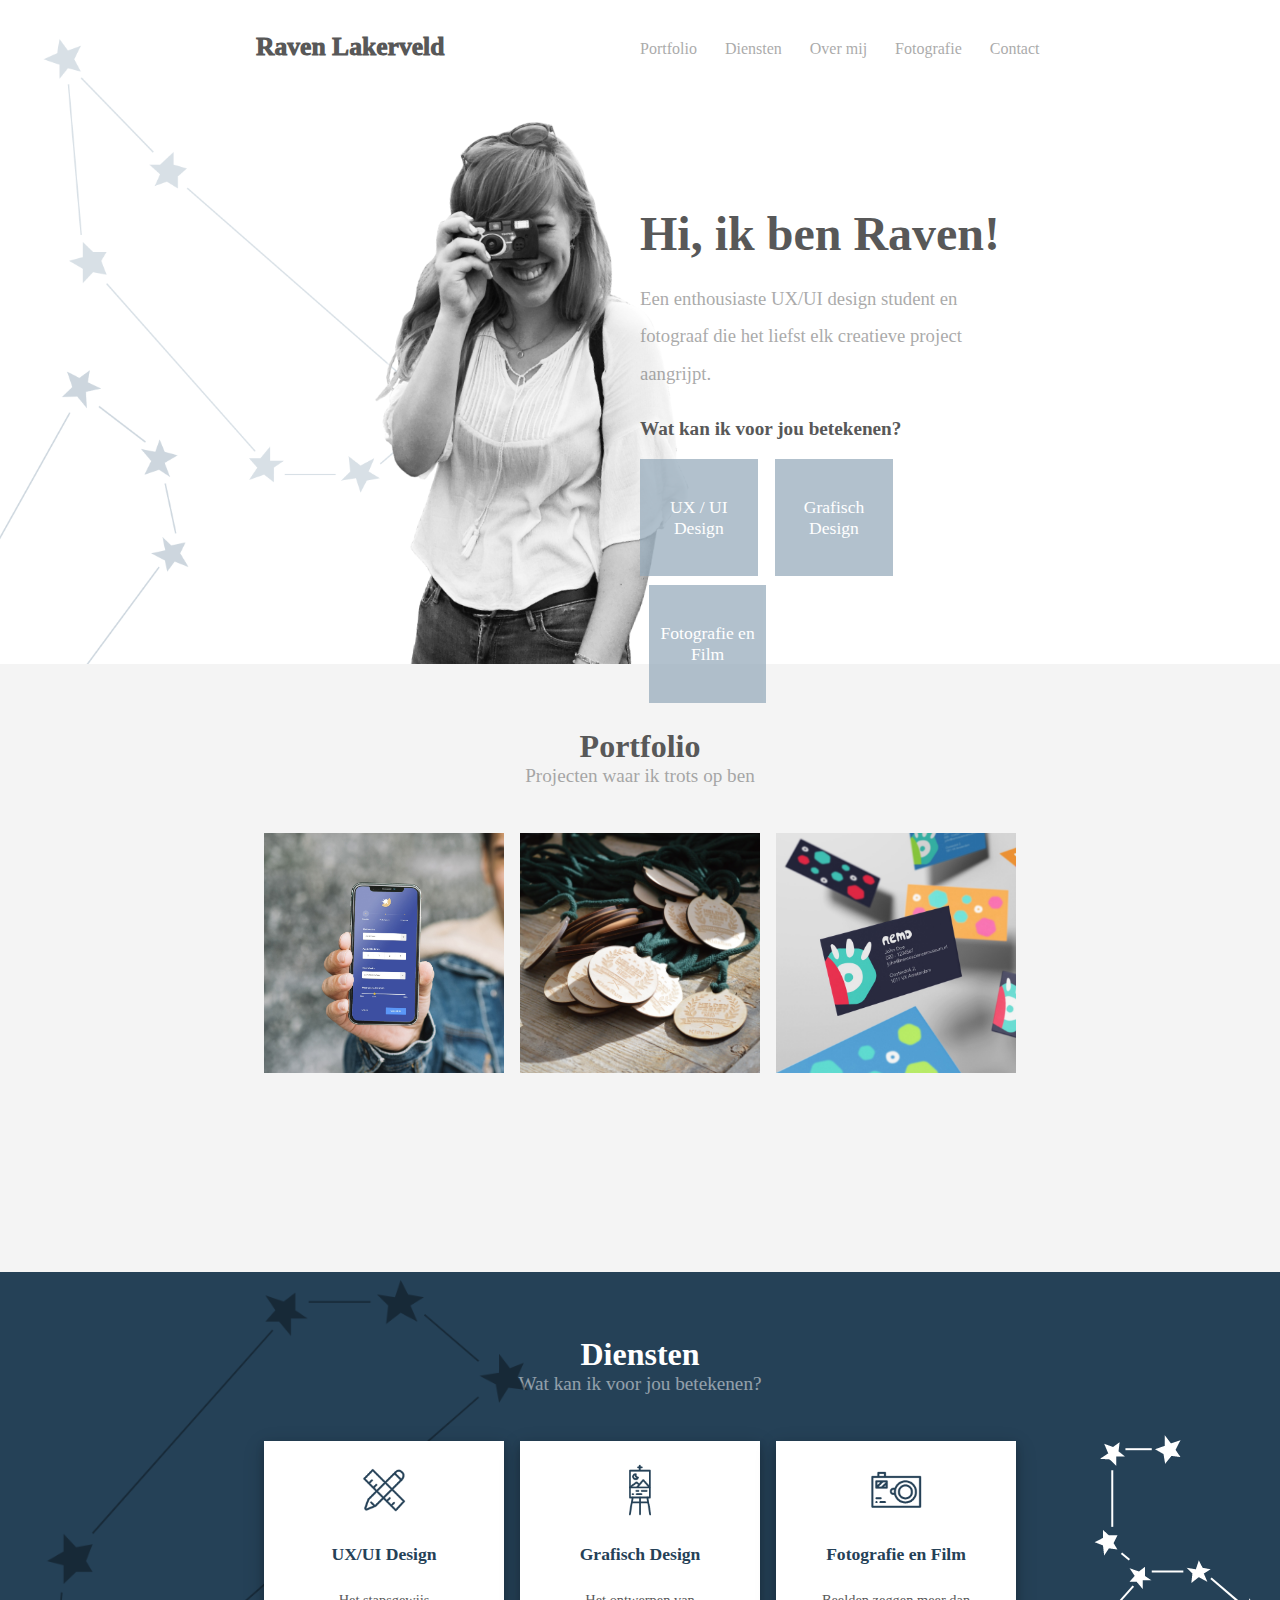
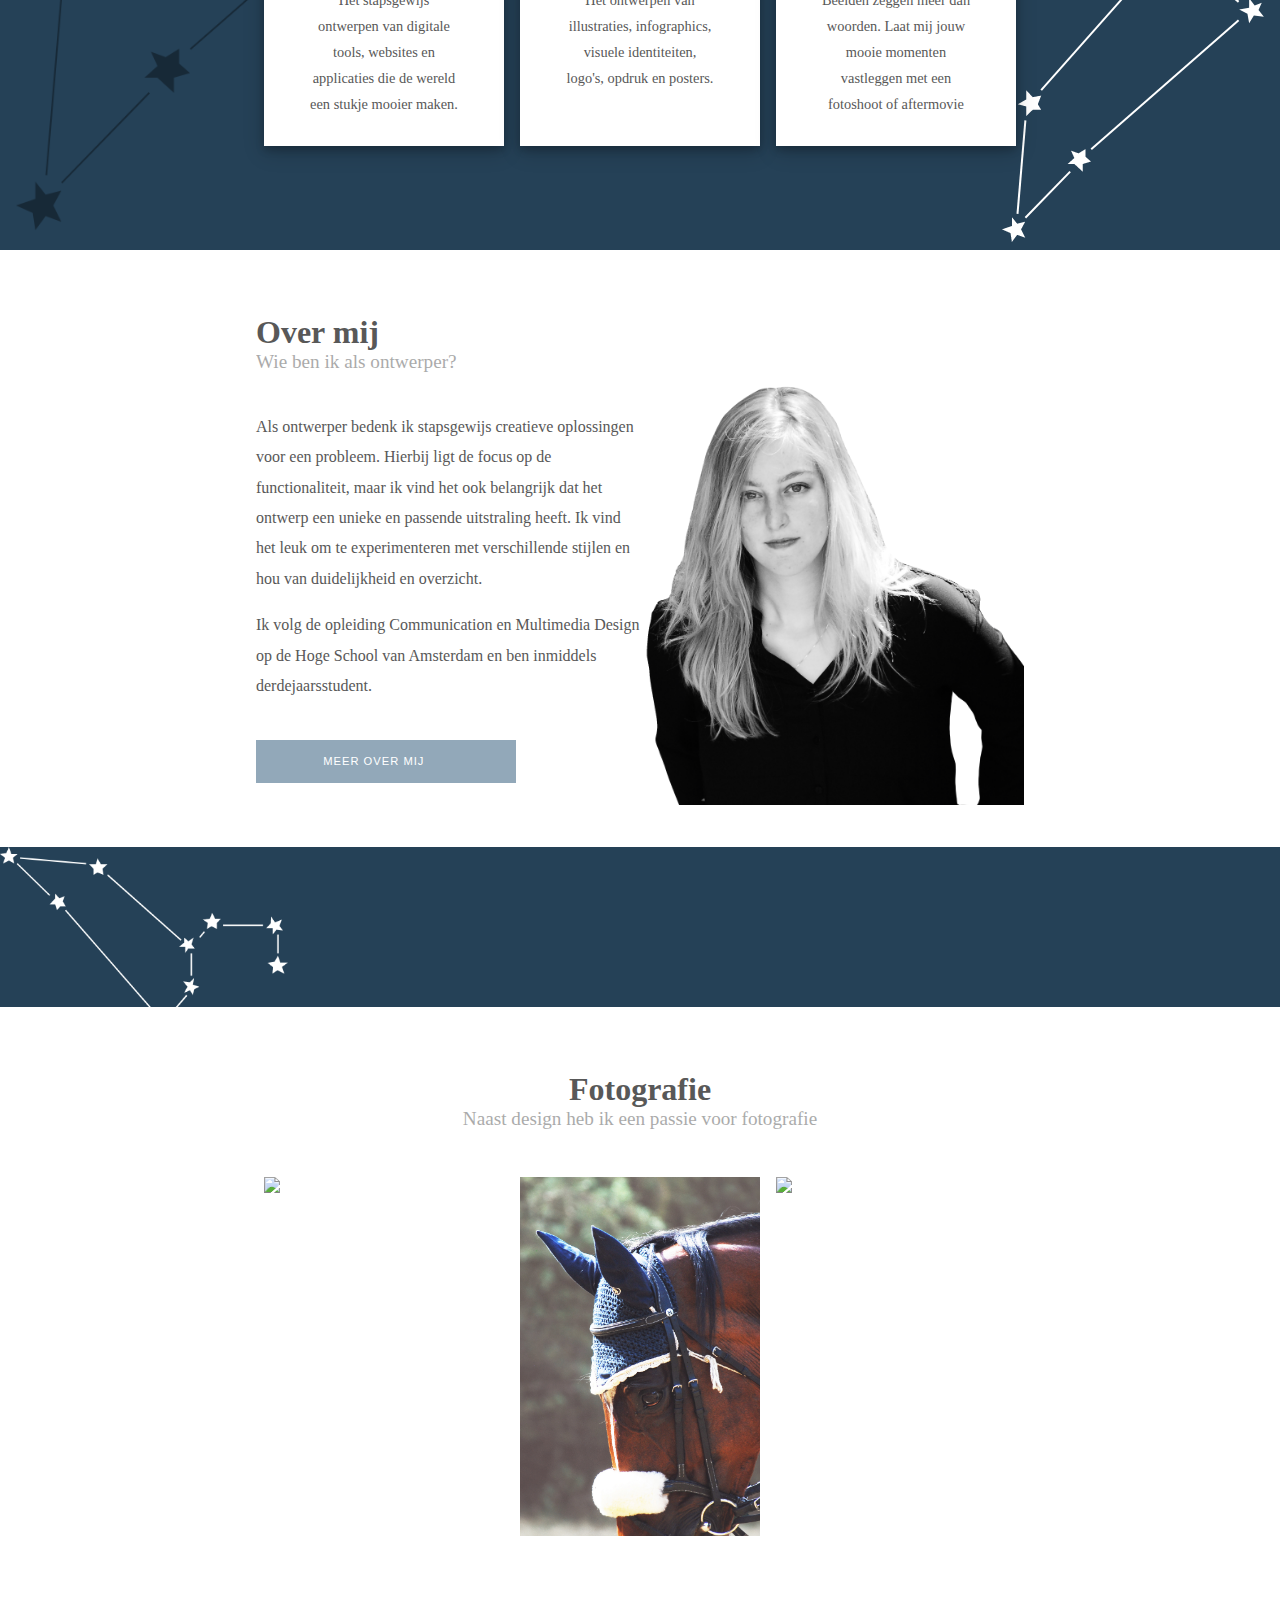
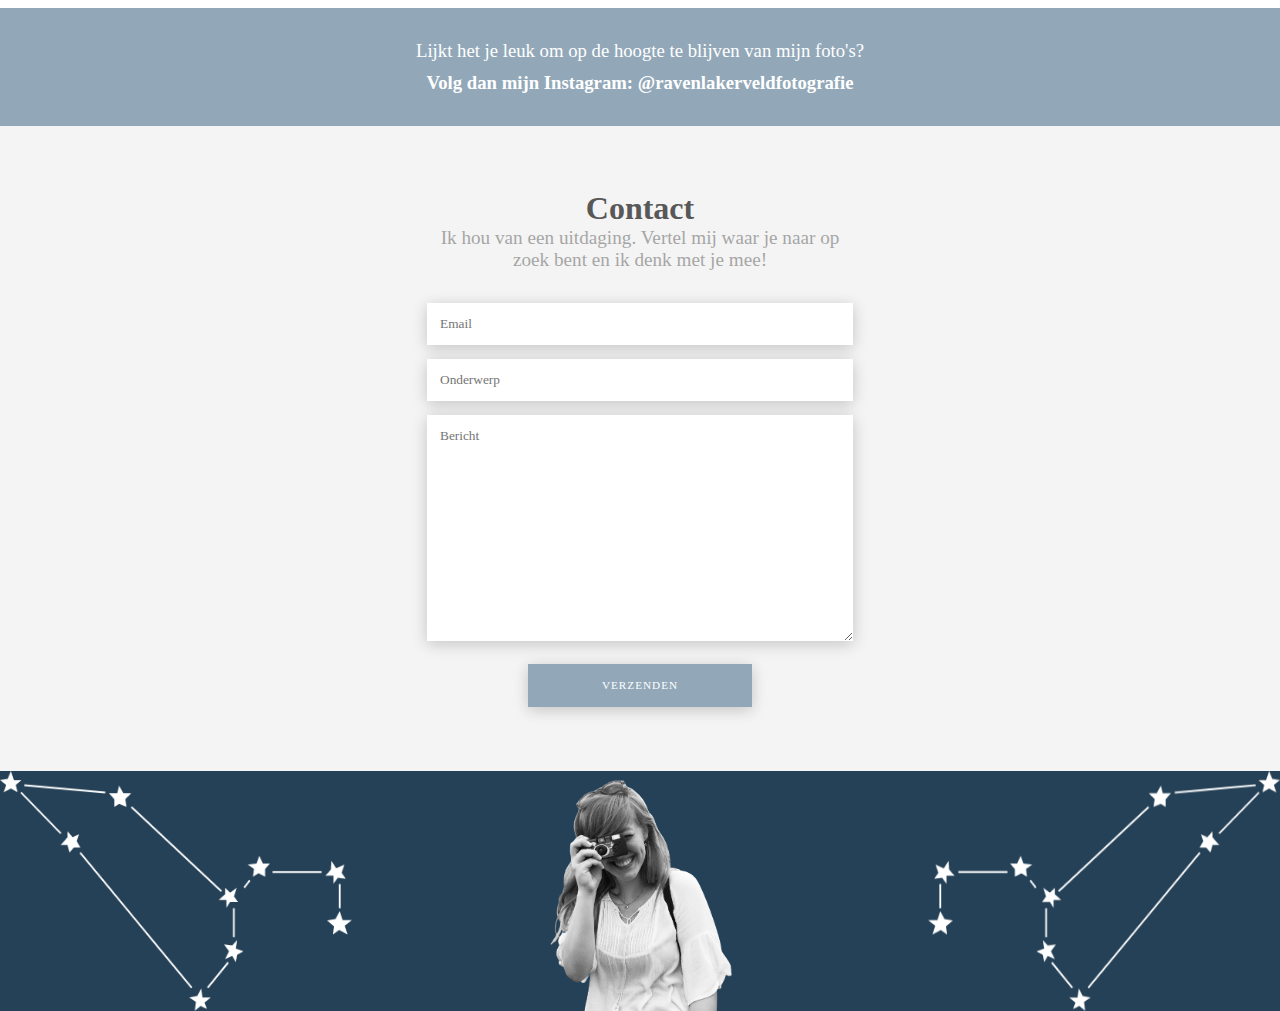
==== index.html @ 17b43462 "04/06/2020" ====
<!DOCTYPE html>
<html lang="en">

<head>
    <meta charset="UTF-8">
    <title>Portfolio</title>
    <link rel="stylesheet" type="text/css" href="css/style.css">
    <script src='js/jquery.js'></script>
    <script src="https://kit.fontawesome.com/9b13c1a479.js">


    </script>
    <link rel="stylesheet" href="https://cdnjs.cloudflare.com/ajax/libs/font-awesome/4.7.0/css/font-awesome.min.css">
</head>

<body>

    <nav class='navigatie'>
        <ul>
            <li><a href='index.html'>Portfolio</a></li>
            <li><a href='index.html'>Diensten</a></li>
            <li><a href='index.html'>Over mij</a></li>
            <li><a href='index.html'>Fotografie</a></li>
            <li><a href='index.html'>Contact</a></li>
        </ul>
        <div class='titel'>
            <a href='index.html'>Raven Lakerveld</a>
        </div>
    </nav>

    <div class='introductie'>
        <h2>Hi, ik ben Raven!</h2>
        <h3>Een enthousiaste UX/UI design student en fotograaf die het liefst elk creatieve project aangrijpt.</h3>
        <h4>Wat kan ik voor jou betekenen?</h4>
        <ul>
            <li>UX / UI Design</li>
            <li>Grafisch Design</li>
            <li>Fotografie en Film</li>
        </ul>
        <img src="images/fotovanmij-sterretjes6.png">
    </div>

    <div class='portfolio'>
        <h2>Portfolio</h2>
        <h3>Projecten waar ik trots op ben</h3>
        <div class='listcontainer'>
            <div class='casecontainer'>
                <img src='images/case-nibud.jpg'>
                <div class="overlay">
                </div>
                <a href='casenibud.html'>
                    <div class="text"><img class='nibudlogo' src="images/logonibud.png"> </div>
                </a>
            </div>

            <div class='casecontainer'>
                <a href='casehvz.html'><img src='images/case-hvz.JPG'></a>
                <div class="overlay">
                </div>
                <a href='casehvz.html'>
                    <div class="text"><img src="images/logohvz.png"> </div>
                </a>
            </div>
            <div class='casecontainer'>
                <a href='casenemo.html'><img src='images/case-nemo.jpg'></a>
                <div class="overlay">
                </div>
                <a href='casenemo.html'>
                    <div class="text"><img class='nemologo' src="images/logonemo.png"> </div>
                </a>
            </div>
        </div>
    </div>

    <div class='diensten'>
        <h2>Diensten</h2>
        <h3>Wat kan ik voor jou betekenen?</h3>
        <div class='listcontainer'>
            <div class='casecontainer'>
                <img src="images/icoondesign.png">
                <h4>UX/UI Design</h4>
                <p>Het stapsgewijs ontwerpen van digitale tools, websites en applicaties die de wereld een stukje mooier maken.</p>
            </div>
            <div class='casecontainer'>
                <img src="images/icoongrafisch.png">
                <h4>Grafisch Design</h4>
                <p>Het ontwerpen van illustraties, infographics, visuele identiteiten, logo's, opdruk en posters.</p>
            </div>
            <div class='casecontainer'>
                <img src="images/icooncamera.png">
                <h4>Fotografie en Film</h4>
                <p>Beelden zeggen meer dan woorden. Laat mij jouw mooie momenten vastleggen met een fotoshoot of aftermovie</p>
            </div>
        </div>
        <div class='sterretjes2container'>
            <img class='sterretjes2' src="images/sterretjes2.png">
        </div>
        <div class='sterretjes3container'>
            <img class='sterretjes3' src="images/sterretjes3.png">
        </div>
    </div>

    <div class='overmij'>
        <img src="images/fotovanmij2.png">
        <h2>Over mij</h2>
        <h3>Wie ben ik als ontwerper?</h3>
        <p>Als ontwerper bedenk ik stapsgewijs creatieve oplossingen voor een probleem. Hierbij ligt de focus op de functionaliteit, maar ik vind het ook belangrijk dat het ontwerp een unieke en passende uitstraling heeft. Ik vind het leuk om te experimenteren met verschillende stijlen en hou van duidelijkheid en overzicht.</p>
        <p>Ik volg de opleiding Communication en Multimedia Design op de Hoge School van Amsterdam en ben inmiddels derdejaarsstudent.
        </p>
        <div class=button>
            <button><a href='overmij.html'>MEER OVER MIJ</a>
            <i id='arrow' class="fas fa-angle-right"></i>
        </button>
        </div>
    </div>

    <div class='break'>
        <img src="images/sterretjes1.png">
    </div>

    <div class='fotografie'>
        <h2>Fotografie</h2>
        <h3>Naast design heb ik een passie voor fotografie</h3>
        <div class='listcontainer'>
            <div class='casecontainer'>
                <a href='nemo.html'><img src='images/mensen.jpg'></a>
                <div class="overlay">
                </div>
                <div class="text"><a href='fotografiemensen.html'>Mensen</a></div>
            </div>
            <div class='casecontainer'>
                <a href='koppop.html'><img src='images/paarden.jpg'></a>
                <div class="overlay">
                </div>
                <div class="text"><a href='fotografiepaarden.html'>Paarden</a></div>
            </div>
            <div class='casecontainer'>
                <a href='melkweg.html'><img src='images/combinaties.jpg'></a>
                <div class="overlay">
                </div>
                <div class="text"><a href='index.html'>Combinaties</a></div>
            </div>
        </div>
    </div>

    <div class='oproep'>
        <h3>Lijkt het je leuk om op de hoogte te blijven van mijn foto's?</h3>
        <h3> Volg dan mijn Instagram: @ravenlakerveldfotografie</h3>
    </div>

    <div class='contact'>
        <h2>Contact</h2>
        <h3>Ik hou van een uitdaging. Vertel mij waar je naar op </h3>
        <h3>zoek bent en ik denk met je mee! </h3>
        <form action="/action_page.php">
            <input type="text" id="email" name="email" placeholder="Email">
            <input type="text" id="onderwerp" name="onderwerp" placeholder="Onderwerp">
            <textarea id="subject" name="subject" placeholder="Bericht" style="height:200px"></textarea>
            <input type="submit" value="VERZENDEN">
        </form>

    </div>

    <div class='footer'>
        <img class='sterretjeslinks' src="images/sterretjes1.png">
        <img class='fotovanmijfooter' src="images/fotovanmij-klein.png">
        <img class='sterretjesrechts' src="images/sterretjes1.png">
    </div>

    <script src="js/javascript.js"></script>

</body>

</html>
---- css/style.css ----
body {
    font-family: 'Ubuntu', sans-serif;
    margin: 0;
    padding: 0;
    margin-top: 2em;
    color: #585858;
    font-family: 'CIRCE';
}

@font-face {
    font-family: 'Circe';
    font-style: normal;
    font-weight: normal;
    src: local('Circe'), url('CRC55.woff') format('woff');
}

.titel {
    margin-left: 20%;
}

nav ul li {
    display: inline;
    padding-right: 1.5em
}

nav ul {
    padding: 0;
    margin: 0;
    opacity: 0.5;
    text-align: left;
    margin-left: 50%;
    position: absolute;
    padding-top: 0.5em;
}

.titel {
    font-size: 1.6em;
    font-weight: 1000;
}

h1,
nav a {
    padding: 0;
    margin: 0;
}

nav a {
    color: #585858;
    ;
}

.introductie {
    margin-left: 50%;
    margin-right: 20%;
    margin-bottom: 14em;
}

.introductie h2 {
    font-size: 3em;
    margin-top: 3em;
    margin-bottom: 0em;
}

.introductie h3 {
    font-weight: 100;
    line-height: 2em;
    opacity: 0.5;
}

.introductie h4 {
    font-size: 1.2em;
    font-weight: 600;
    margin-bottom: 1em;
    color: #585858;
}

.introductie ul {
    margin: 0;
    padding: 0;
    color: white;
    text-align: center;
    font-size: 1.1em;
}

.introductie li {
    background-color: #92A8B9;
    width: 100px;
    height: 100px;
    margin: 0.5em;
    justify-content: center;
    align-items: center;
    display: flex;
    float: left;
    padding: 0.5em;
    opacity: 0.70;
    margin-top: 0;
}

.introductie li:first-of-type {
    margin-left: 0;
}

.introductie img {
    margin: 0;
    padding: 0;
    width: 65em;
    position: absolute;
    left: -13em;
    top: -3em;
    z-index: -1;
}

.portfolio {
    margin: 0;
    padding: 0;
    background-color: #F4F4F4;
    margin-top: 9em;
    height: 35em;
    padding-bottom: 3em;
}

.portfolio h2,
.portfolio h3 {
    padding: 0;
    margin: 0;
    margin-left: 20%;
    margin-right: 20%;
    text-align: center;
}

.casecontainer {
    width: 21em;
}

.listcontainer {
    margin: 0;
    padding: 0;
    display: flex;
    justify-content: center;
    justify-content: space-between;
    margin-left: 20%;
    margin-right: 20%;
}

.portfolio h2 {
    padding-top: 2em;
}

img {
    display: block;
    width: 100%;
    height: auto;
}

.casecontainer {
    position: relative;
    margin: 0.5em;
}

.overlay {
    position: absolute;
    top: 0;
    bottom: 0;
    left: 0;
    right: 0;
    height: 100%;
    width: 100%;
    opacity: 0;
    transition: .5s ease;
    background-color: #254157;
}

.casecontainer:hover .overlay {
    opacity: 0.8;
}

.casecontainer .text {
    opacity: 0;
    transition: .5s ease;
    -webkit-transform: translate(-50%, -50%);
    -ms-transform: translate(-50%, -50%);
    transform: translate(-50%, -50%);
    text-align: center;
}

.casecontainer:hover .text {
    opacity: 1;
}

.text {
    color: white;
    font-size: 20px;
    position: absolute;
    top: 50%;
    left: 50%;
}

.portfolio h2,
.diensten h2,
.overmij h2,
.fotografie h2,
.contact h2,
.ontwerpproces h2,
.toolbox h2,
.mijnstijl h2,
.fotografiecollage h2,
.casedetail h2 {
    font-size: 2em;
    margin: 0;
    padding: 0;
    padding-top: 64px;
}

.portfolio h3,
.diensten h3,
.overmij h3,
.fotografie h3,
.contact h3,
.ontwerpproces h3,
.toolbox h3,
.mijnstijl h3,
.fotografiecollage h3,
.casedetail h3,
.casedetailcontent h3 {
    font-size: 1.2em;
    font-weight: 100;
    opacity: 0.5;
    margin: 0;
    padding: 0;
    margin-bottom: 2em;
}

.diensten {
    background-color: #254157
}

.diensten h2,
.diensten h3 {
    color: white;
    text-align: center;
}

.diensten h2 {
    margin-top: 0;
    padding-top: 2em;
}

.diensten .casecontainer {
    background-color: white;
    text-align: center;
    box-shadow: 0 4px 8px 0 rgba(0, 0, 0, 0.2), 0 6px 20px 0 rgba(0, 0, 0, 0.19);
    z-index: 1;
}

.diensten .casecontainer img {
    display: block;
    margin-left: auto;
    margin-right: auto;
    width: 25%;
    margin-top: 1.2em;
}

.diensten p {
    font-size: 0.9em;
    line-height: 1.8em;
    margin-left: 3em;
    margin-right: 3em;
    margin-bottom: 2em;
}

.diensten h4 {
    font-size: 1.1em;
    color: #254157
}

.diensten .listcontainer {
    padding-bottom: 6em;
}

.overmij {
    margin-left: 20%;
    margin-right: 20%;
    margin-bottom: 4em;
}

.overmij p {
    line-height: 1.9em;
    margin-right: 50%;
}

.overmij img {
    width: 24em;
    position: absolute;
    padding-top: 8em;
    right: 20%;
    z-index: -1;
}

a {
    text-decoration: none;
    color: white;
}

button {

    background-color: #92A8B9;
    padding-left: 6em;
    padding-right: 6em;
    padding-top: 1.4em;
    padding-bottom: 1.4em;
    border: none;
    font-size: 0.7em;
    letter-spacing: 1px;
    -webkit-transform: scale(1);
    -ms-transform: scale(1);
    transform: scale(1);
    transition: 0.3s;
    margin-top: 2EM;
    cursor: pointer;
}

#arrow {
    margin-left: 1em;
    color: white;
}

button:hover {
    -webkit-transform: scale(1.1);
    -ms-transform: scale(1.1);
    transform: scale(1.1);
    transition: 0.3s;
}

.break {
    background-color: #254157;
    height: 10em;
}

.fotografie {
    text-align: center;
    margin-bottom: 4em;
}

.oproep h3 {
    padding: 0;
    margin: 0
}

.oproep {
    background-color: #92A8B9;
    text-align: center;
    margin: 0;
    padding: 0;
    padding-top: 2em;
    padding-bottom: 2em;
    color: white;
}

.oproep h3:first-of-type {
    font-weight: 100;
    padding-bottom: 0.5em;
}

.contact {
    text-align: center;
    background-color: #F4F4F4;
}

.contact h3 {
    padding: 0;
    margin: 0;
}

form {
    margin-top: 2em;
}

.contact input {
    background-color: white;
    display: block;
    margin-left: auto;
    margin-right: auto;
    box-shadow: 0px 3px 15px rgba(0, 0, 0, 0.2);
    width: 30em;
    padding: 1em;
    border: none;
    margin-top: 1em;
    font-family: 'CIRCE';
}

.contact textarea {
    background-color: white;
    display: block;
    margin-left: auto;
    margin-right: auto;
    box-shadow: 0px 3px 15px rgba(0, 0, 0, 0.2);
    width: 30em;
    padding: 1em;
    border: none;
    margin-top: 1em;
    font-family: 'CIRCE';
}

.contact h2 {
    margin-top: 0;
}

.footer {
    background-color: #254157;
    height: 15em;
}

.fotografie .text {
    font-size: 2em;
    font-weight: 600
}

.break img {
    width: 18em;
}

.diensten {
    position: relative;
}

.diensten .sterretjes2container {
    position: absolute;
    bottom: 8px;
    right: 16px;
}

.diensten .sterretjes3container {
    position: absolute;
    top: 8px;
    left: 16px;
    width: 32em;
}

.footer {
    display: flex;
    justify-content: space-between;
}

.footer .sterretjeslinks {
    width: 22em;
}

.footer .sterretjesrechts {
    transform: rotateY(180deg);
    width: 22em;
}

.fotovanmijfooter {
    width: 12em;
}

.ontwerpproces {
    color: white;
    background-color: #254157;
    padding-bottom: 3em;
}

.ontwerpproces h2,
.ontwerpproces h3,
.ontwerpproces li {
    margin: 0;
    padding: 0;
    list-style: none;
}

.ontwerpproces ul {
    display: flex;
    padding: 0;
    margin: 0;
    justify-content: space-between;
    margin-top: 2em;
}

.bulletcontainer {
    margin-left: 20%;
    margin-right: 20%;
}

.ontwerpproces li {
    width: 15em;
}

.ontwerpproces h2 {
    padding-top: 2em;
}

.ontwerpproces li h4:first-of-type {
    font-size: 2em;
    margin: 0;
    opacity: 0.5;
}

.ontwerpproces h4 {
    margin-bottom: 0;
}

.toolbox {
    background-color: #F4F4F4;
    padding-bottom: 2em;

}

.toolbox h2,
.toolbox h3,
.toolbox p {
    margin-left: 20%;
    margin-right: 20%;
}

.row {
    display: flex;
    margin-left: 20%;
    margin-right: 20%;
    position: absolute;
}

.column1,
.column2 {
    flex: 50%;
    margin: 0;
}

.column1 p,
.column2 p {
    margin: 0;
}

.column1 {
    text-align: left;
    padding-right: 20em
}

.column2 {
    text-align: right;
    padding-left: 20em
}

.column1 h4,
.column2 h4 {
    margin-bottom: 0
}

.toolboxcontainer {
    display: block;
    width: 30em;
    margin-left: auto;
    margin-right: auto;
}

.mijnstijl h2,
.mijnstijl h3 {
    text-align: center;
}

.mijnstijl img {
    padding-bottom: 1em;
}

.mijnstijl {
    padding-bottom: 7em;
}

.fotografiecollage {
    text-align: center;
}

.fotografiecollage .listcontainer {}

.casedetail img {
    margin: 0;
    padding: 0;
    width: 50em;
    position: absolute;
    left: -9em;
    top: -1em;
    z-index: -1;
}

.casedetail {
    text-align: center;
}

.casedetail h2 {
    padding-top: 0;
}

.casedetail h4 {
    opacity: 0.5;
    font-weight: 100;
    padding-top: 4em;
}

.casedetail h3 {
    opacity: 0.5;
}

.casedetailcontent {
    margin-left: 30em;
    margin-right: 30em;
    margin-bottom: 5em;
}

.casedetailcontent p {
    margin-top: 3em;
    margin-bottom: 3em;
    line-height: 2em;
}

.casedetailcontent ol,
.casedetailcontent ul {
    margin-top: 3em;
    margin-bottom: 3em;
    line-height: 2em;
}

.nibudlogo,
.nemologo {
    width: 5em;
}

.casedetailcontent button {
    margin: 0;
}

.vertical-center {
    display: flex;
    justify-content: center;
    align-items: center;
}


input[type=submit] {
    background-color: #92A8B9;
    padding-left: 6em;
    padding-right: 6em;
    padding-top: 1.4em;
    padding-bottom: 1.4em;
    border: none;
    font-size: 0.7em;
    letter-spacing: 1px;
    -webkit-transform: scale(1);
    -ms-transform: scale(1);
    transform: scale(1);
    transition: 0.3s;
    margin-top: 2EM;
    color: white;
    cursor: pointer;
    width: 20em;
}

input[type=submit]:hover {
    -webkit-transform: scale(1.1);
    -ms-transform: scale(1.1);
    transform: scale(1.1);
    transition: 0.3s;
}

form {
    padding-bottom: 4em;
}

.fotografiecollage {
    margin-bottom: 3em
}

.overmij h3 {
    padding-right: 22em
}

.casedetailcontent h3 {
    line-height: 1.8em;
}
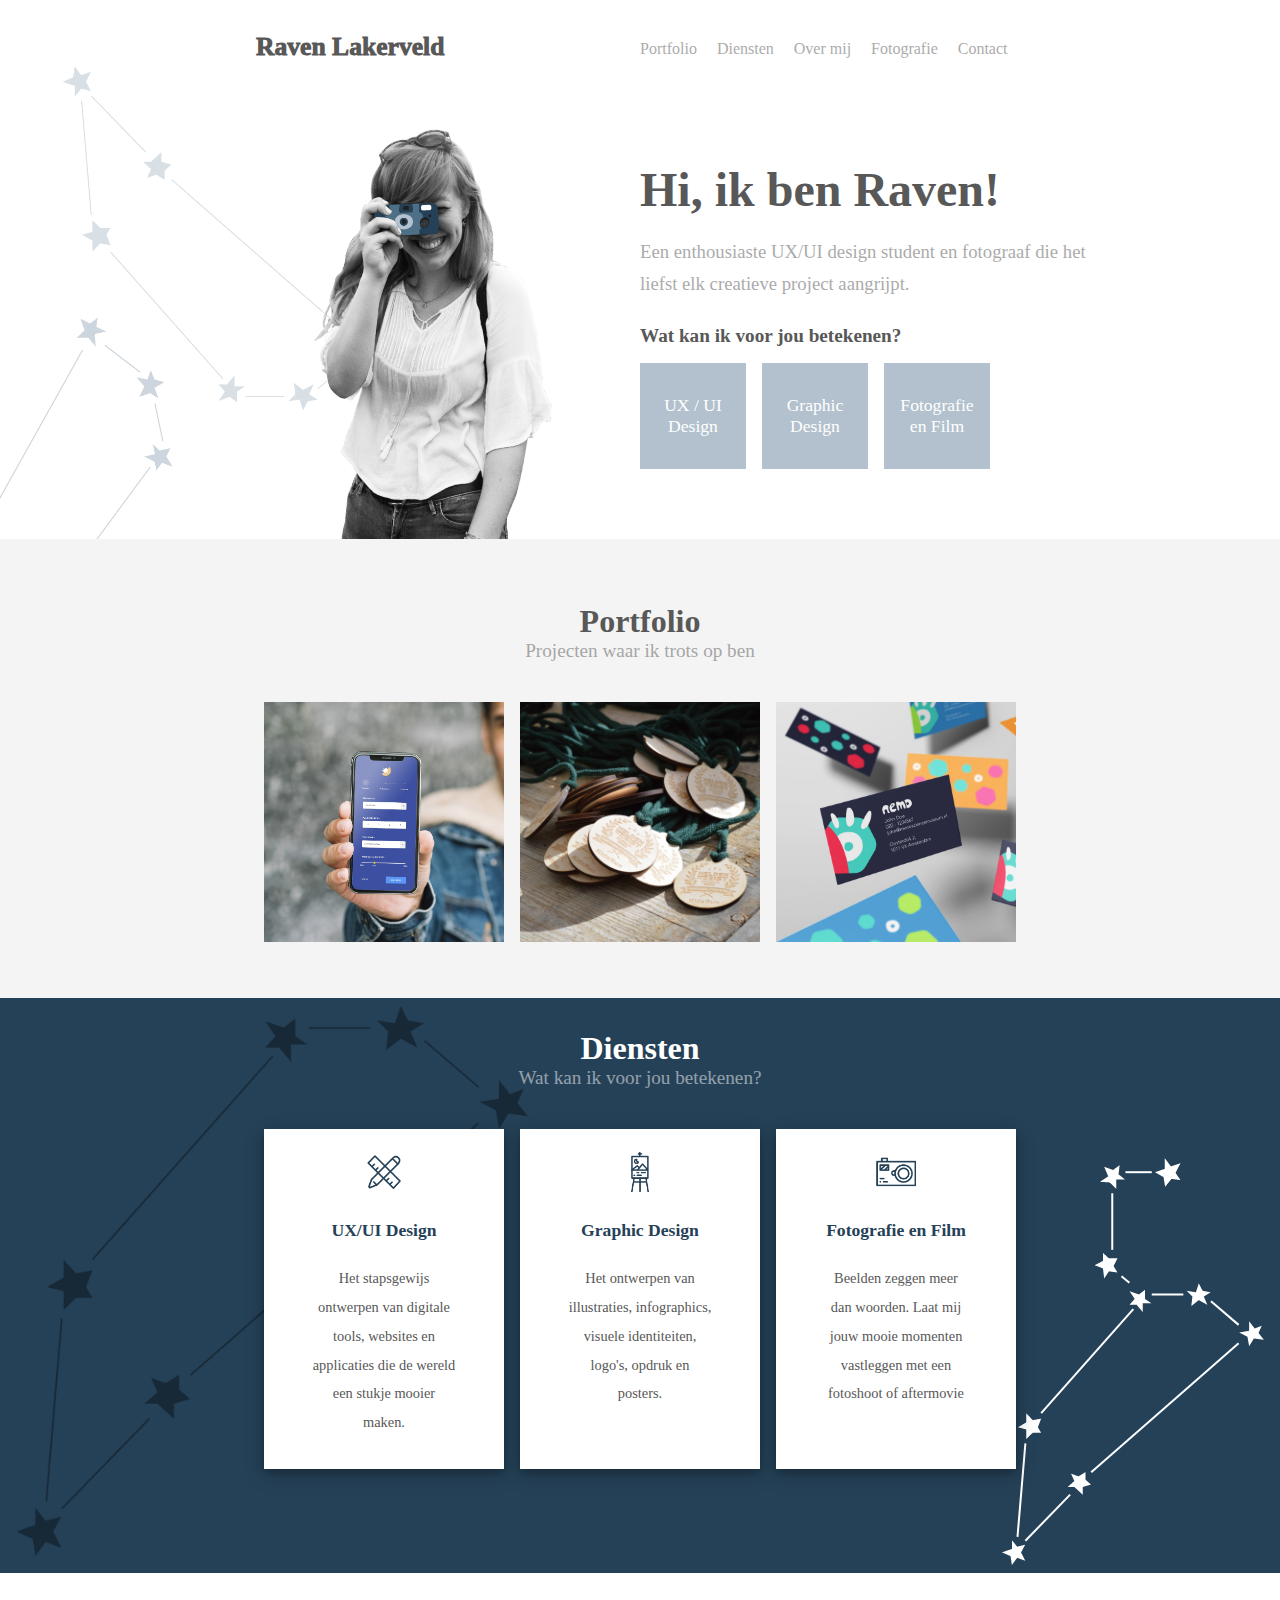
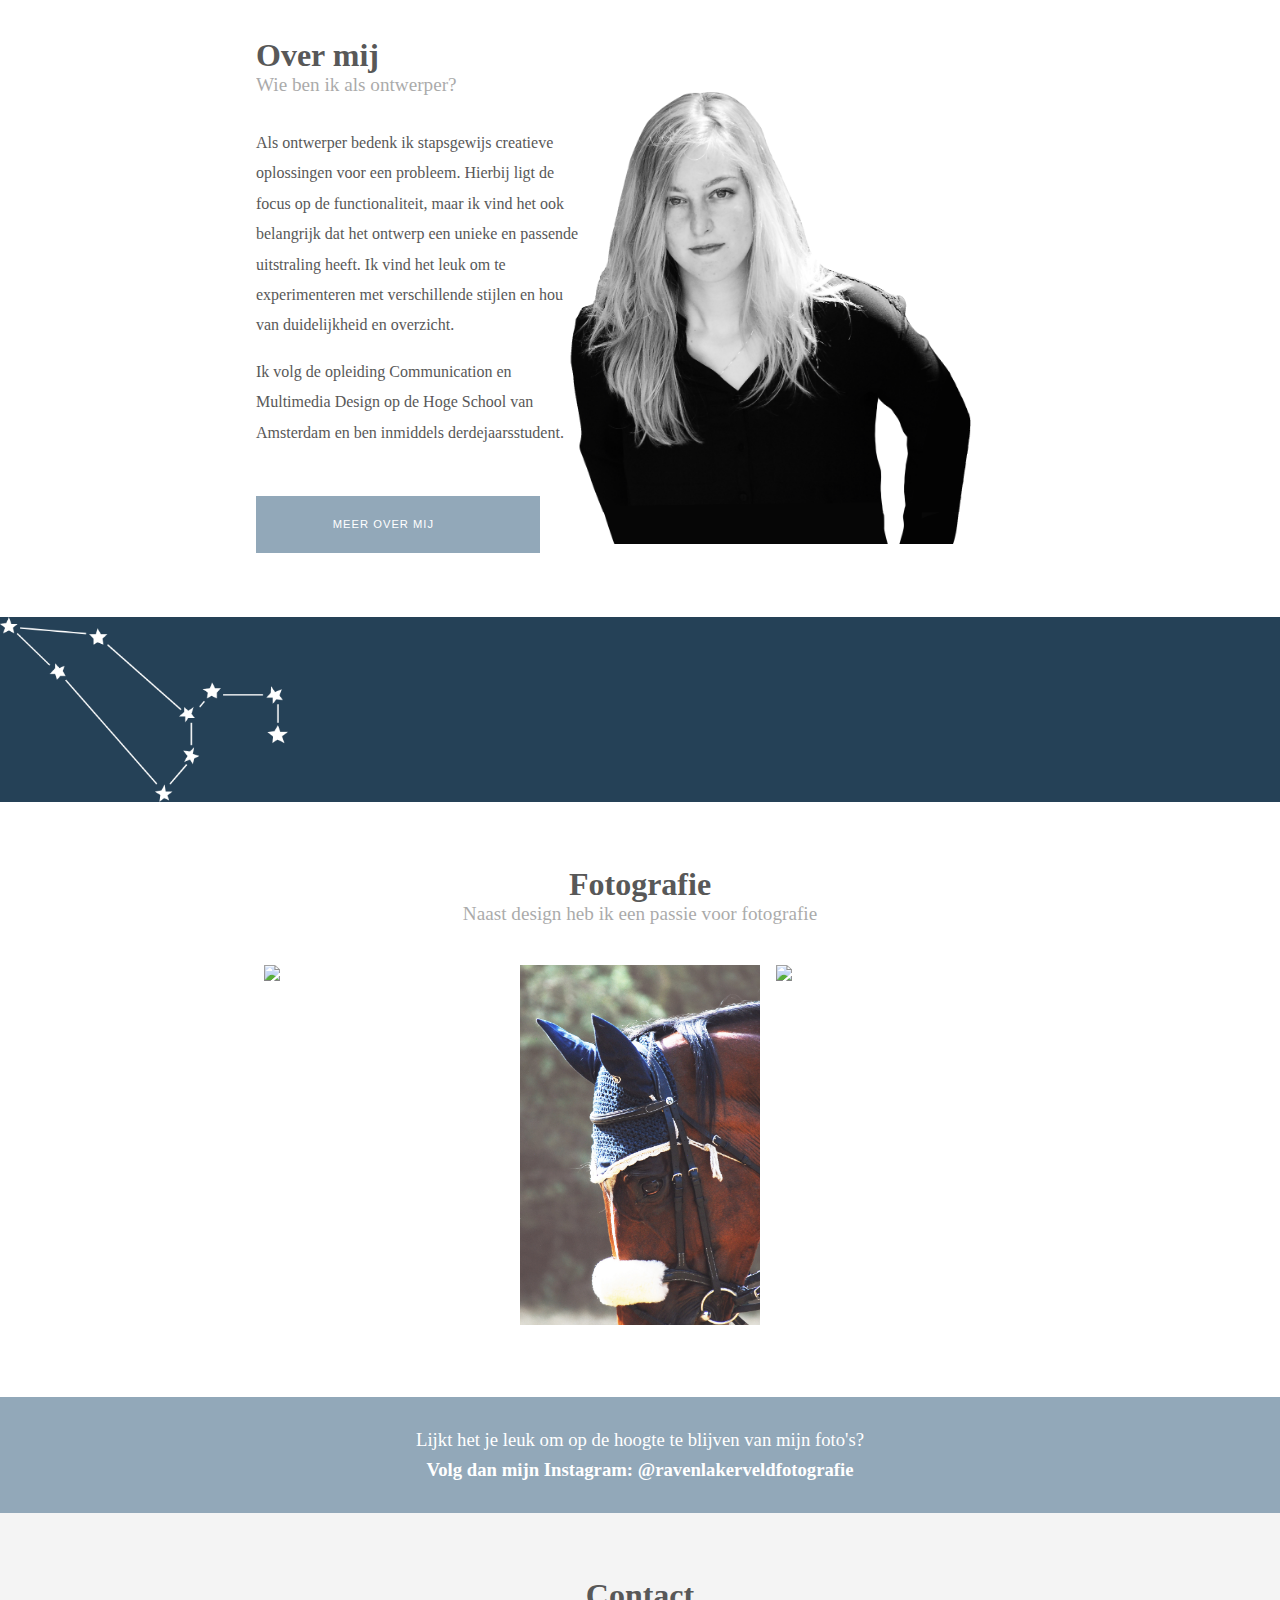
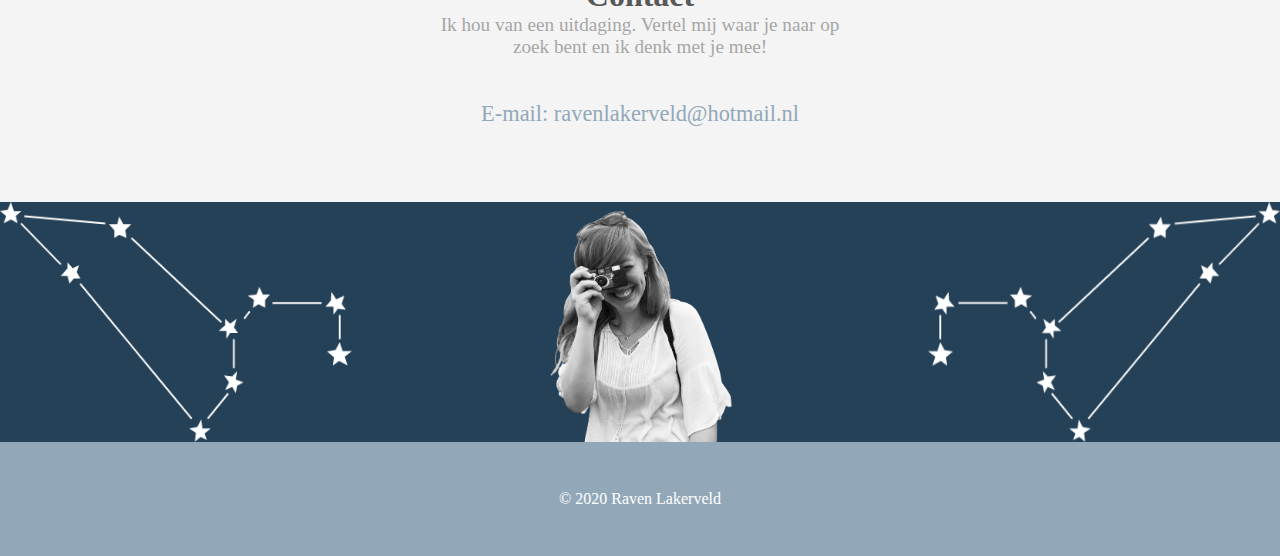
==== commit f066fd10: "07/06/2020" ====
--- a/index.html
+++ b/index.html
@@ -7,21 +7,36 @@
     <link rel="stylesheet" type="text/css" href="css/style.css">
     <script src='js/jquery.js'></script>
     <script src="https://kit.fontawesome.com/9b13c1a479.js">
-
-
     </script>
     <link rel="stylesheet" href="https://cdnjs.cloudflare.com/ajax/libs/font-awesome/4.7.0/css/font-awesome.min.css">
 </head>
 
 <body>
 
+    <div id='static'>
+        <div class="topnav">
+            <a href="index.html" class="active">Raven Lakerveld</a>
+            <div id="myLinks">
+                <a href="#portfolio">Portfolio</a>
+                <a href="#diensten">Diensten</a>
+                <a href="#overmij">Over mij</a>
+                <a href="#fotografie">Fotografie</a>
+                <a href="#contact">Contact</a>
+            </div>
+            <a href="javascript:void(0);" class="icon" onclick="myFunction()">
+    <i class="fa fa-bars"></i>
+  </a>
+        </div>
+    </div>
+
+
     <nav class='navigatie'>
         <ul>
-            <li><a href='index.html'>Portfolio</a></li>
-            <li><a href='index.html'>Diensten</a></li>
-            <li><a href='index.html'>Over mij</a></li>
-            <li><a href='index.html'>Fotografie</a></li>
-            <li><a href='index.html'>Contact</a></li>
+            <li><a href="#portfolio">Portfolio</a></li>
+            <li><a href='#diensten'>Diensten</a></li>
+            <li><a href='#overmij'>Over mij</a></li>
+            <li><a href='#fotografie'>Fotografie</a></li>
+            <li><a href='#contact'>Contact</a></li>
         </ul>
         <div class='titel'>
             <a href='index.html'>Raven Lakerveld</a>
@@ -34,13 +49,13 @@
         <h4>Wat kan ik voor jou betekenen?</h4>
         <ul>
             <li>UX / UI Design</li>
-            <li>Grafisch Design</li>
+            <li>Graphic Design</li>
             <li>Fotografie en Film</li>
         </ul>
-        <img src="images/fotovanmij-sterretjes6.png">
+        <img src="images/fotovanmij-sterretjes10.png">
     </div>
 
-    <div class='portfolio'>
+    <div id='portfolio'>
         <h2>Portfolio</h2>
         <h3>Projecten waar ik trots op ben</h3>
         <div class='listcontainer'>
@@ -52,7 +67,6 @@
                     <div class="text"><img class='nibudlogo' src="images/logonibud.png"> </div>
                 </a>
             </div>
-
             <div class='casecontainer'>
                 <a href='casehvz.html'><img src='images/case-hvz.JPG'></a>
                 <div class="overlay">
@@ -72,7 +86,7 @@
         </div>
     </div>
 
-    <div class='diensten'>
+    <div id='diensten'>
         <h2>Diensten</h2>
         <h3>Wat kan ik voor jou betekenen?</h3>
         <div class='listcontainer'>
@@ -83,7 +97,7 @@
             </div>
             <div class='casecontainer'>
                 <img src="images/icoongrafisch.png">
-                <h4>Grafisch Design</h4>
+                <h4>Graphic Design</h4>
                 <p>Het ontwerpen van illustraties, infographics, visuele identiteiten, logo's, opdruk en posters.</p>
             </div>
             <div class='casecontainer'>
@@ -100,8 +114,8 @@
         </div>
     </div>
 
-    <div class='overmij'>
-        <img src="images/fotovanmij2.png">
+    <div id='overmij'>
+        <img src="images/fotovanmij3.png">
         <h2>Over mij</h2>
         <h3>Wie ben ik als ontwerper?</h3>
         <p>Als ontwerper bedenk ik stapsgewijs creatieve oplossingen voor een probleem. Hierbij ligt de focus op de functionaliteit, maar ik vind het ook belangrijk dat het ontwerp een unieke en passende uitstraling heeft. Ik vind het leuk om te experimenteren met verschillende stijlen en hou van duidelijkheid en overzicht.</p>
@@ -118,7 +132,7 @@
         <img src="images/sterretjes1.png">
     </div>
 
-    <div class='fotografie'>
+    <div id='fotografie'>
         <h2>Fotografie</h2>
         <h3>Naast design heb ik een passie voor fotografie</h3>
         <div class='listcontainer'>
@@ -138,7 +152,7 @@
                 <a href='melkweg.html'><img src='images/combinaties.jpg'></a>
                 <div class="overlay">
                 </div>
-                <div class="text"><a href='index.html'>Combinaties</a></div>
+                <div class="text"><a href='fotografiecombinaties.html'>Combinaties</a></div>
             </div>
         </div>
     </div>
@@ -148,17 +162,13 @@
         <h3> Volg dan mijn Instagram: @ravenlakerveldfotografie</h3>
     </div>
 
-    <div class='contact'>
+    <div id='contact'>
         <h2>Contact</h2>
         <h3>Ik hou van een uitdaging. Vertel mij waar je naar op </h3>
         <h3>zoek bent en ik denk met je mee! </h3>
-        <form action="/action_page.php">
-            <input type="text" id="email" name="email" placeholder="Email">
-            <input type="text" id="onderwerp" name="onderwerp" placeholder="Onderwerp">
-            <textarea id="subject" name="subject" placeholder="Bericht" style="height:200px"></textarea>
-            <input type="submit" value="VERZENDEN">
+        <form action="mailto:ravenlakerveld@hotmail.nl" method="GET">
+            <input type="submit" value="E-mail: ravenlakerveld@hotmail.nl" />
         </form>
-
     </div>
 
     <div class='footer'>
@@ -167,6 +177,11 @@
         <img class='sterretjesrechts' src="images/sterretjes1.png">
     </div>
 
+    <div class='oproep'>
+        <p>&copy; 2020 Raven Lakerveld
+            <p>
+    </div>
+
     <script src="js/javascript.js"></script>
 
 </body>
--- a/css/style.css
+++ b/css/style.css
@@ -1,8 +1,12 @@
+html {
+    scroll-behavior: smooth;
+}
+
 body {
     font-family: 'Ubuntu', sans-serif;
     margin: 0;
     padding: 0;
-    margin-top: 2em;
+    margin-top: 32px;
     color: #585858;
     font-family: 'CIRCE';
 }
@@ -20,7 +24,7 @@
 
 nav ul li {
     display: inline;
-    padding-right: 1.5em
+    padding-right: 1em
 }
 
 nav ul {
@@ -28,13 +32,14 @@
     margin: 0;
     opacity: 0.5;
     text-align: left;
-    margin-left: 50%;
-    position: absolute;
-    padding-top: 0.5em;
+    float: right;
+    padding-top: 8px;
+    position: absolute;
+    margin-left: 50%
 }
 
 .titel {
-    font-size: 1.6em;
+    font-size: 25.6px;
     font-weight: 1000;
 }
 
@@ -50,27 +55,28 @@
 }
 
 .introductie {
-    margin-left: 50%;
-    margin-right: 20%;
-    margin-bottom: 14em;
+    margin: 0;
+    margin-right: 15%;
+    margin-bottom: 15%;
+    margin-left: 50%
 }
 
 .introductie h2 {
-    font-size: 3em;
-    margin-top: 3em;
-    margin-bottom: 0em;
+    font-size: 48px;
+    margin-top: 100px;
+    margin-bottom: 0px;
 }
 
 .introductie h3 {
     font-weight: 100;
-    line-height: 2em;
+    line-height: 32px;
     opacity: 0.5;
 }
 
 .introductie h4 {
-    font-size: 1.2em;
+    font-size: 19.2px;
     font-weight: 600;
-    margin-bottom: 1em;
+    margin-bottom: 16px;
     color: #585858;
 }
 
@@ -79,19 +85,19 @@
     padding: 0;
     color: white;
     text-align: center;
-    font-size: 1.1em;
+    font-size: 17.6px;
 }
 
 .introductie li {
     background-color: #92A8B9;
-    width: 100px;
-    height: 100px;
-    margin: 0.5em;
+    width: 90px;
+    height: 90px;
+    margin: 8px;
     justify-content: center;
     align-items: center;
     display: flex;
     float: left;
-    padding: 0.5em;
+    padding: 8px;
     opacity: 0.70;
     margin-top: 0;
 }
@@ -103,24 +109,273 @@
 .introductie img {
     margin: 0;
     padding: 0;
-    width: 65em;
-    position: absolute;
-    left: -13em;
-    top: -3em;
+    width: 70%;
+    position: absolute;
+    left: -10%;
+    top: 0%;
     z-index: -1;
 }
 
-.portfolio {
+.sterretjesmobile {
+    display: none;
+}
+
+@media screen and (max-width:40em) {
+    .introductie img {
+        display: none;
+    }
+    .introductie {
+        margin: 0;
+        margin-right: 10%;
+        margin-bottom: 10%;
+        margin-left: 10%
+    }
+    .titel {
+        margin-left: 10%;
+        font-size: 1em;
+    }
+    nav ul {
+        display: none;
+    }
+    .introductie h2 {
+        margin: 0;
+        margin-top: 2em;
+    }
+    .listcontainer {
+        margin-left: 0;
+        margin-right: 0;
+        padding: 0;
+        justify-content: center;
+        flex-direction: column;
+        align-items: center;
+    }
+    .casecontainer {
+        padding: 0;
+        margin: 0;
+    }
+    #portfolio {
+        margin: 0;
+        padding: 0;
+    }
+    #overmij img {
+        display: none;
+    }
+    #overmij {
+        margin: 0;
+        margin-left: 10%;
+        margin-right: 10%;
+    }
+    #overmij h2,
+    #overmij h3,
+    #overmij p {
+        width: 100%;
+    }
+    .break img {
+        width: 10em;
+    }
+    .oproep h3 {
+        font-size: 1em;
+        line-height: 1.2em;
+    }
+    form {
+        margin-left: 10%;
+        margin-right: 10%;
+    }
+
+    #contact textarea {
+        background-color: white;
+        display: block;
+        margin-left: auto;
+        margin-right: auto;
+        box-shadow: 0px 3px 15px rgba(0, 0, 0, 0.2);
+        width: 80%;
+        padding: 16px;
+        border: none;
+        margin-top: 16px;
+        font-family: 'CIRCE';
+    }
+    .casedetailcontent {
+        margin-left: 10%;
+        margin-right: 10%;
+        margin-bottom: 80px;
+    }
+    .topnav {
+        background-color: grey;
+    }
+
+    .topnav {
+        background-color: #333;
+        position: relative;
+        top: -2em;
+    }
+
+    .topnav #myLinks {
+        display: none;
+        background-color: #f4f4f4;
+        text-align: center;
+    }
+
+    .topnav #myLinks a {
+        padding-right: 10%;
+    }
+
+    .topnav a {
+        color: grey;
+        padding: 14px 16px;
+        padding-left: 10%;
+        text-decoration: none;
+        font-size: 17px;
+        display: block;
+        border-bottom: 1px solid lightgrey;
+    }
+
+    .topnav a.icon {
+        display: block;
+        position: absolute;
+        right: 10%;
+        top: 0;
+    }
+
+    .active {
+        background-color: #F4F4F4;
+        color: white;
+        font-weight: 900;
+    }
+    .titel {
+        display: none;
+    }
+    #static {
+        position: fixed;
+        right: 0;
+        left: 0;
+        top: 2em;
+        z-index: 2
+    }
+    .fotografiecollage .listcontainer {
+        flex-direction: row;
+        padding: 0;
+        margin: 0;
+        margin-left: 10%;
+        margin-right: 10%;
+    }
+    .fotografiecollage .casecontainer {
+        padding: 0;
+        margin: 0;
+        padding: 0.2em;
+    }
+    .ontwerpproces {
+        padding-left: 10%;
+        padding-right: 10%;
+    }
+    .ontwerpproces ul {
+        flex-direction: column;
+    }
+    .ontwerpproces ul li {
+        width: 100%;
+    }
+    .ontwerpproces .inlinespan {
+        float: left;
+        padding: 0;
+        padding-right: 1em;
+        padding-top: 0.2em;
+    }
+    .break img {
+        width: 20em;
+    }
+
+    #contact textarea {
+        background-color: white;
+        display: block;
+        margin-left: auto;
+        margin-right: auto;
+        box-shadow: 0px 3px 15px rgba(0, 0, 0, 0.2);
+        width: 480px;
+        padding: 16px;
+        border: none;
+        margin-top: 16px;
+        font-family: 'CIRCE';
+    }
+    .casedetailcontent {
+        margin-left: 10%;
+        margin-right: 10%;
+        margin-bottom: 80px;
+    }
+
+    .bulletcontainer {
+        margin-left: 0px;
+        margin-right: 0px;
+    }
+    .ontwerpproces .bulletcontainer {
+        margin-left: 10%;
+        margin-right: 10%;
+    }
+    .toolbox1 {
+        display: none;
+    }
+    .toolbox2 {
+        display: block;
+        margin-left: 10%;
+        margin-right: 10%;
+    }
+    .toolboxcontainer {
+        margin-left: 50%;
+        margin-right: 50%;
+    }
+    .toolboxcontainer img {
+        display: block;
+        margin-left: auto;
+        margin-right: auto;
+        width: 50%;
+    }
+    .toolbox2 p,
+    .toolbox2 h4 {
+        display: inline;
+    }
+    .toolbox2 div {
+        margin-bottom: 1em;
+    }
+}
+
+@media screen and (min-width:40em) {
+    .topnav {
+        display: none;
+    }
+    .casedetailcontent {
+        margin-left: 33%;
+        margin-right: 33%;
+        margin-bottom: 80px;
+    }
+    .break img {
+        width: 18em;
+    }
+    .ontwerpproces {
+        padding-left: 20%;
+        padding-right: 20%;
+    }
+    .toolbox2 {
+        display: none;
+    }
+    .toolbox1 h2,
+    .toolbox1 h3,
+    .toolbox1 p {
+        margin-left: 20%;
+        margin-right: 20%;
+    }
+    .overmijpagina2 {
+        display: none;
+    }
+}
+
+#portfolio {
     margin: 0;
     padding: 0;
     background-color: #F4F4F4;
-    margin-top: 9em;
-    height: 35em;
-    padding-bottom: 3em;
-}
-
-.portfolio h2,
-.portfolio h3 {
+    margin-top: 144px;
+    padding-bottom: 48px;
+}
+
+#portfolio h2,
+#portfolio h3 {
     padding: 0;
     margin: 0;
     margin-left: 20%;
@@ -129,21 +384,21 @@
 }
 
 .casecontainer {
-    width: 21em;
+    width: 336px;
 }
 
 .listcontainer {
     margin: 0;
     padding: 0;
     display: flex;
+    margin-left: 20%;
+    margin-right: 20%;
     justify-content: center;
     justify-content: space-between;
-    margin-left: 20%;
-    margin-right: 20%;
-}
-
-.portfolio h2 {
-    padding-top: 2em;
+}
+
+#portfolio h2 {
+    padding-top: 32px;
 }
 
 img {
@@ -152,9 +407,20 @@
     height: auto;
 }
 
+.footer p {
+    position: absolute;
+    color: white;
+    right: 2em;
+}
+
 .casecontainer {
     position: relative;
     margin: 0.5em;
+    width: 21em;
+}
+
+div {
+    display: block;
 }
 
 .overlay {
@@ -191,108 +457,112 @@
     color: white;
     font-size: 20px;
     position: absolute;
-    top: 50%;
-    left: 50%;
-}
-
-.portfolio h2,
-.diensten h2,
-.overmij h2,
-.fotografie h2,
-.contact h2,
+    top: 765px;
+    left: 765px;
+}
+
+#portfolio h2,
+#diensten h2,
+#overmij h2,
+#fotografie h2,
+#contact h2,
 .ontwerpproces h2,
-.toolbox h2,
+.toolbox1 h2,
 .mijnstijl h2,
 .fotografiecollage h2,
-.casedetail h2 {
-    font-size: 2em;
+.casedetail h2,
+.toolbox2 h2 {
+    font-size: 32px;
     margin: 0;
     padding: 0;
     padding-top: 64px;
 }
 
-.portfolio h3,
-.diensten h3,
-.overmij h3,
-.fotografie h3,
-.contact h3,
+#portfolio h3,
+#diensten h3,
+#overmij h3,
+#fotografie h3,
+#contact h3,
 .ontwerpproces h3,
-.toolbox h3,
+.toolbox1 h3,
 .mijnstijl h3,
 .fotografiecollage h3,
 .casedetail h3,
-.casedetailcontent h3 {
-    font-size: 1.2em;
+.casedetailcontent h3,
+.toolbox2 h3 {
+    font-size: 19.2px;
     font-weight: 100;
     opacity: 0.5;
     margin: 0;
     padding: 0;
-    margin-bottom: 2em;
-}
-
-.diensten {
+    margin-bottom: 32px;
+}
+
+#diensten {
     background-color: #254157
 }
 
-.diensten h2,
-.diensten h3 {
+#diensten h2,
+#diensten h3 {
     color: white;
     text-align: center;
-}
-
-.diensten h2 {
+    position: relative;
+}
+
+#diensten h2 {
     margin-top: 0;
-    padding-top: 2em;
-}
-
-.diensten .casecontainer {
+    padding-top: 32px;
+}
+
+#diensten .casecontainer {
     background-color: white;
     text-align: center;
     box-shadow: 0 4px 8px 0 rgba(0, 0, 0, 0.2), 0 6px 20px 0 rgba(0, 0, 0, 0.19);
     z-index: 1;
-}
-
-.diensten .casecontainer img {
+
+}
+
+#diensten .casecontainer img {
     display: block;
     margin-left: auto;
     margin-right: auto;
-    width: 25%;
-    margin-top: 1.2em;
-}
-
-.diensten p {
-    font-size: 0.9em;
-    line-height: 1.8em;
-    margin-left: 3em;
-    margin-right: 3em;
-    margin-bottom: 2em;
-}
-
-.diensten h4 {
-    font-size: 1.1em;
+    width: 20%;
+    margin-top: 19.2px;
+}
+
+#diensten p {
+    font-size: 14.4px;
+    line-height: 28.8px;
+    margin-left: 48px;
+    margin-right: 48px;
+    margin-bottom: 32px;
+}
+
+#diensten h4 {
+    font-size: 17.6px;
     color: #254157
 }
 
-.diensten .listcontainer {
-    padding-bottom: 6em;
-}
-
-.overmij {
+#diensten .listcontainer {
+    padding-bottom: 96px;
+}
+
+#overmij {
     margin-left: 20%;
     margin-right: 20%;
-    margin-bottom: 4em;
-}
-
-.overmij p {
-    line-height: 1.9em;
-    margin-right: 50%;
-}
-
-.overmij img {
-    width: 24em;
-    position: absolute;
-    padding-top: 8em;
-    right: 20%;
+    margin-bottom: 64px;
+}
+
+#overmij p {
+    line-height: 30.4px;
+    margin-right: 440px;
+}
+
+#overmij img {
+    width: 416px;
+    position: absolute;
+    padding-top: 110px;
+    right: 300px;
     z-index: -1;
 }
 
@@ -301,30 +571,30 @@
     color: white;
 }
 
-button {
+#overmij button {
 
     background-color: #92A8B9;
-    padding-left: 6em;
-    padding-right: 6em;
-    padding-top: 1.4em;
-    padding-bottom: 1.4em;
+    padding-left: 10%;
+    padding-right: 10%;
+    padding-top: 22.4px;
+    padding-bottom: 22.4px;
     border: none;
-    font-size: 0.7em;
+    font-size: 11.2px;
     letter-spacing: 1px;
     -webkit-transform: scale(1);
     -ms-transform: scale(1);
     transform: scale(1);
     transition: 0.3s;
-    margin-top: 2EM;
+    margin-top: 32px;
     cursor: pointer;
 }
 
 #arrow {
-    margin-left: 1em;
+    margin-left: 16px;
     color: white;
 }
 
-button:hover {
+#overmij button:hover {
     -webkit-transform: scale(1.1);
     -ms-transform: scale(1.1);
     transform: scale(1.1);
@@ -333,12 +603,12 @@
 
 .break {
     background-color: #254157;
-    height: 10em;
-}
-
-.fotografie {
-    text-align: center;
-    margin-bottom: 4em;
+    height: 10%;
+}
+
+#fotografie {
+    text-align: center;
+    margin-bottom: 64px;
 }
 
 .oproep h3 {
@@ -351,89 +621,63 @@
     text-align: center;
     margin: 0;
     padding: 0;
-    padding-top: 2em;
-    padding-bottom: 2em;
+    padding-top: 32px;
+    padding-bottom: 32px;
     color: white;
 }
 
 .oproep h3:first-of-type {
     font-weight: 100;
-    padding-bottom: 0.5em;
-}
-
-.contact {
+    padding-bottom: 8px;
+}
+
+#contact {
     text-align: center;
     background-color: #F4F4F4;
 }
 
-.contact h3 {
+#contact h3 {
     padding: 0;
     margin: 0;
 }
 
 form {
-    margin-top: 2em;
-}
-
-.contact input {
-    background-color: white;
-    display: block;
-    margin-left: auto;
-    margin-right: auto;
-    box-shadow: 0px 3px 15px rgba(0, 0, 0, 0.2);
-    width: 30em;
-    padding: 1em;
-    border: none;
-    margin-top: 1em;
-    font-family: 'CIRCE';
-}
-
-.contact textarea {
-    background-color: white;
-    display: block;
-    margin-left: auto;
-    margin-right: auto;
-    box-shadow: 0px 3px 15px rgba(0, 0, 0, 0.2);
-    width: 30em;
-    padding: 1em;
-    border: none;
-    margin-top: 1em;
-    font-family: 'CIRCE';
-}
-
-.contact h2 {
+    margin-top: 32px;
+}
+
+#contact h2 {
     margin-top: 0;
 }
 
 .footer {
     background-color: #254157;
-    height: 15em;
-}
-
-.fotografie .text {
-    font-size: 2em;
+    height: 240px;
+}
+
+#fotografie .text {
+    font-size: 32px;
     font-weight: 600
 }
 
 .break img {
-    width: 18em;
-}
-
-.diensten {
+    width: em;
+}
+
+#diensten {
     position: relative;
 }
 
-.diensten .sterretjes2container {
+#diensten .sterretjes2container {
     position: absolute;
     bottom: 8px;
     right: 16px;
 }
 
-.diensten .sterretjes3container {
+#diensten .sterretjes3container {
     position: absolute;
     top: 8px;
     left: 16px;
-    width: 32em;
+    width: 512px;
 }
 
 .footer {
@@ -442,22 +686,22 @@
 }
 
 .footer .sterretjeslinks {
-    width: 22em;
+    width: 352px;
 }
 
 .footer .sterretjesrechts {
     transform: rotateY(180deg);
-    width: 22em;
+    width: 352px;
 }
 
 .fotovanmijfooter {
-    width: 12em;
+    width: 192px;
 }
 
 .ontwerpproces {
     color: white;
     background-color: #254157;
-    padding-bottom: 3em;
+    padding-bottom: 48px;
 }
 
 .ontwerpproces h2,
@@ -473,24 +717,19 @@
     padding: 0;
     margin: 0;
     justify-content: space-between;
-    margin-top: 2em;
-}
-
-.bulletcontainer {
-    margin-left: 20%;
-    margin-right: 20%;
+    margin-top: 32px;
 }
 
 .ontwerpproces li {
-    width: 15em;
+    width: 240px;
 }
 
 .ontwerpproces h2 {
-    padding-top: 2em;
+    padding-top: 32px;
 }
 
 .ontwerpproces li h4:first-of-type {
-    font-size: 2em;
+    font-size: 32px;
     margin: 0;
     opacity: 0.5;
 }
@@ -499,15 +738,15 @@
     margin-bottom: 0;
 }
 
-.toolbox {
+.toolbox1 {
     background-color: #F4F4F4;
-    padding-bottom: 2em;
-
-}
-
-.toolbox h2,
-.toolbox h3,
-.toolbox p {
+    padding-bottom: 32px;
+
+}
+
+.toolbox1 h2,
+.toolbox1 h3,
+.toolbox1 p {
     margin-left: 20%;
     margin-right: 20%;
 }
@@ -521,8 +760,8 @@
 
 .column1,
 .column2 {
+    margin: 0;
     flex: 50%;
-    margin: 0;
 }
 
 .column1 p,
@@ -532,11 +771,14 @@
 
 .column1 {
     text-align: left;
+    margin: 0;
     padding-right: 20em
 }
 
 .column2 {
     text-align: right;
+    margin: 0;
+    padding: 0;
     padding-left: 20em
 }
 
@@ -547,7 +789,7 @@
 
 .toolboxcontainer {
     display: block;
-    width: 30em;
+    width: 480px;
     margin-left: auto;
     margin-right: auto;
 }
@@ -558,26 +800,34 @@
 }
 
 .mijnstijl img {
-    padding-bottom: 1em;
+    padding-bottom: 16px;
 }
 
 .mijnstijl {
-    padding-bottom: 7em;
-}
-
-.fotografiecollage {
-    text-align: center;
-}
-
-.fotografiecollage .listcontainer {}
+    padding-bottom: 112px;
+}
+
+#fotografiecollage {
+    text-align: center;
+}
 
 .casedetail img {
     margin: 0;
     padding: 0;
-    width: 50em;
-    position: absolute;
-    left: -9em;
-    top: -1em;
+    width: 480px;
+    position: absolute;
+    left: -64px;
+    top: 6.4px;
+    z-index: -1;
+}
+
+.casedetail2 img {
+    margin: 0;
+    padding: 0;
+    width: 240px;
+    position: absolute;
+    left: -32px;
+    top: 6.4px;
     z-index: -1;
 }
 
@@ -592,35 +842,29 @@
 .casedetail h4 {
     opacity: 0.5;
     font-weight: 100;
-    padding-top: 4em;
+    padding-top: 64px;
 }
 
 .casedetail h3 {
     opacity: 0.5;
 }
 
-.casedetailcontent {
-    margin-left: 30em;
-    margin-right: 30em;
-    margin-bottom: 5em;
-}
-
 .casedetailcontent p {
-    margin-top: 3em;
-    margin-bottom: 3em;
+    margin-top: 48px;
+    margin-bottom: 48px;
     line-height: 2em;
 }
 
 .casedetailcontent ol,
 .casedetailcontent ul {
-    margin-top: 3em;
-    margin-bottom: 3em;
-    line-height: 2em;
+    margin-top: 48px;
+    margin-bottom: 48px;
+    line-height: 32px;
 }
 
 .nibudlogo,
 .nemologo {
-    width: 5em;
+    width: 80px;
 }
 
 .casedetailcontent button {
@@ -633,45 +877,101 @@
     align-items: center;
 }
 
-
-input[type=submit] {
-    background-color: #92A8B9;
-    padding-left: 6em;
-    padding-right: 6em;
-    padding-top: 1.4em;
-    padding-bottom: 1.4em;
+form {
+    padding-bottom: 64px;
+}
+
+#fotografiecollage,
+.fotografiecollage {
+    margin-bottom: 48px;
+}
+
+#overmij h3 {
+    padding-right: 352px;
+}
+
+.casedetailcontent h3 {
+    line-height: 28.8px;
+}
+
+#overmijpagina {
+    top: 112px;
+}
+
+.fotografiecollage {
+    text-align: center;
+}
+
+.casecontainer .text {
+    opacity: 0;
+    transition: .5s ease;
+    -webkit-transform: translate(-50%, -50%);
+    -ms-transform: translate(-50%, -50%);
+    transform: translate(-50%, -50%);
+    text-align: center;
+}
+
+.casecontainer:hover .text {
+    opacity: 1;
+}
+
+.text {
+    color: white;
+    font-size: 20px;
+    position: absolute;
+    top: 50%;
+    left: 50%;
+}
+
+@media screen and (max-width:40em) {
+    .footer .sterretjeslinks {
+        width: 100px;
+        height: 70px;
+    }
+    .footer .sterretjesrechts {
+        transform: rotateY(180deg);
+        width: 100px;
+        height: 70px;
+    }
+    .fotovanmijfooter {
+        width: 70px;
+        height: 90px;
+    }
+    .footer {
+        height: auto;
+    }
+    .overmijpagina2 {
+        display: block;
+        width: 12em;
+        margin: auto;
+        padding-top: 2em;
+    }
+}
+
+#contact input {
+    font-size: 1.4em;
+    padding-top: 0.5em;
+    padding-bottom: 0.5em;
+    margin: 0;
+    color: #92A8B9;
     border: none;
-    font-size: 0.7em;
-    letter-spacing: 1px;
+    background-color: #F4F4F4;
+    font-family: 'CIRCE';
+    outline: none;
     -webkit-transform: scale(1);
     -ms-transform: scale(1);
     transform: scale(1);
     transition: 0.3s;
-    margin-top: 2EM;
-    color: white;
     cursor: pointer;
-    width: 20em;
-}
-
-input[type=submit]:hover {
-    -webkit-transform: scale(1.1);
-    -ms-transform: scale(1.1);
+
+}
+
+#contact input:hover {
     transform: scale(1.1);
     transition: 0.3s;
 }
 
-form {
-    padding-bottom: 4em;
-}
-
-.fotografiecollage {
-    margin-bottom: 3em
-}
-
-.overmij h3 {
-    padding-right: 22em
-}
-
-.casedetailcontent h3 {
-    line-height: 1.8em;
-}
+
+.casedetailcontent h3:first-of-type {
+    line-height: 2em;
+}
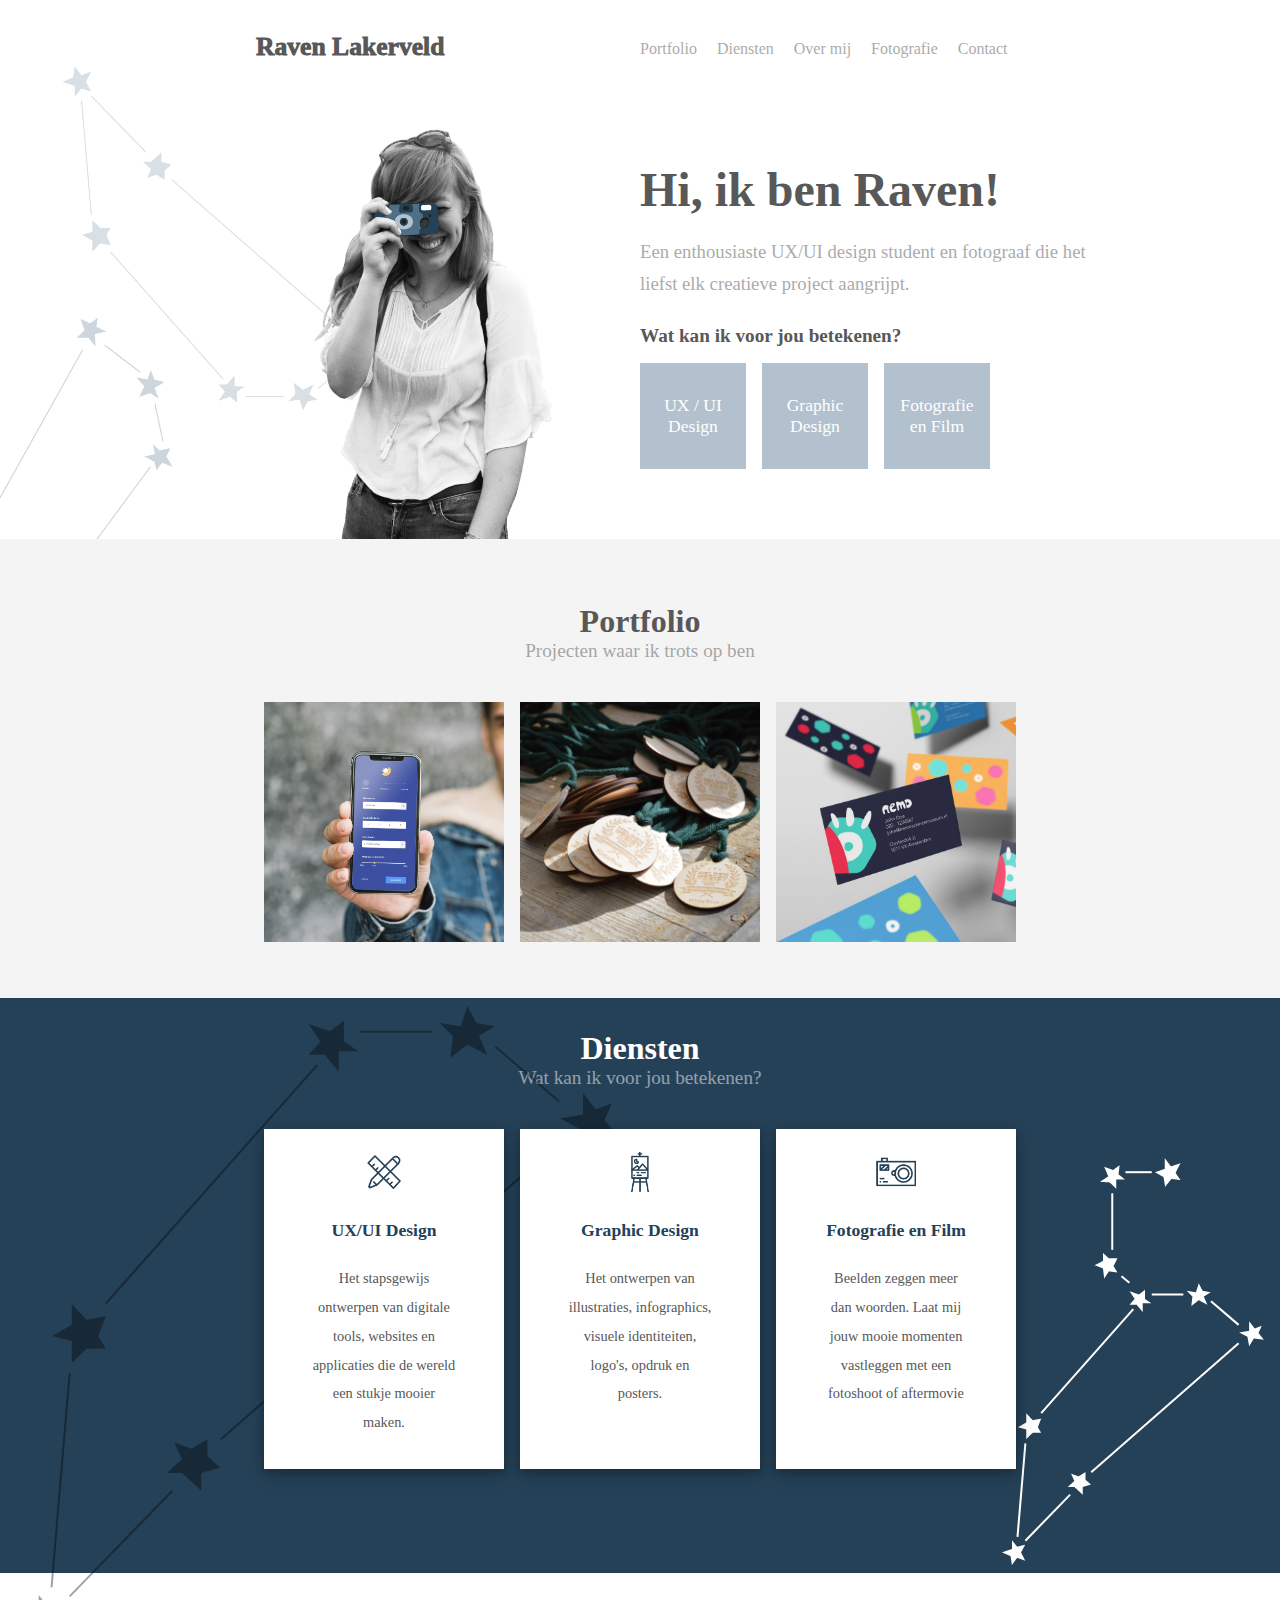
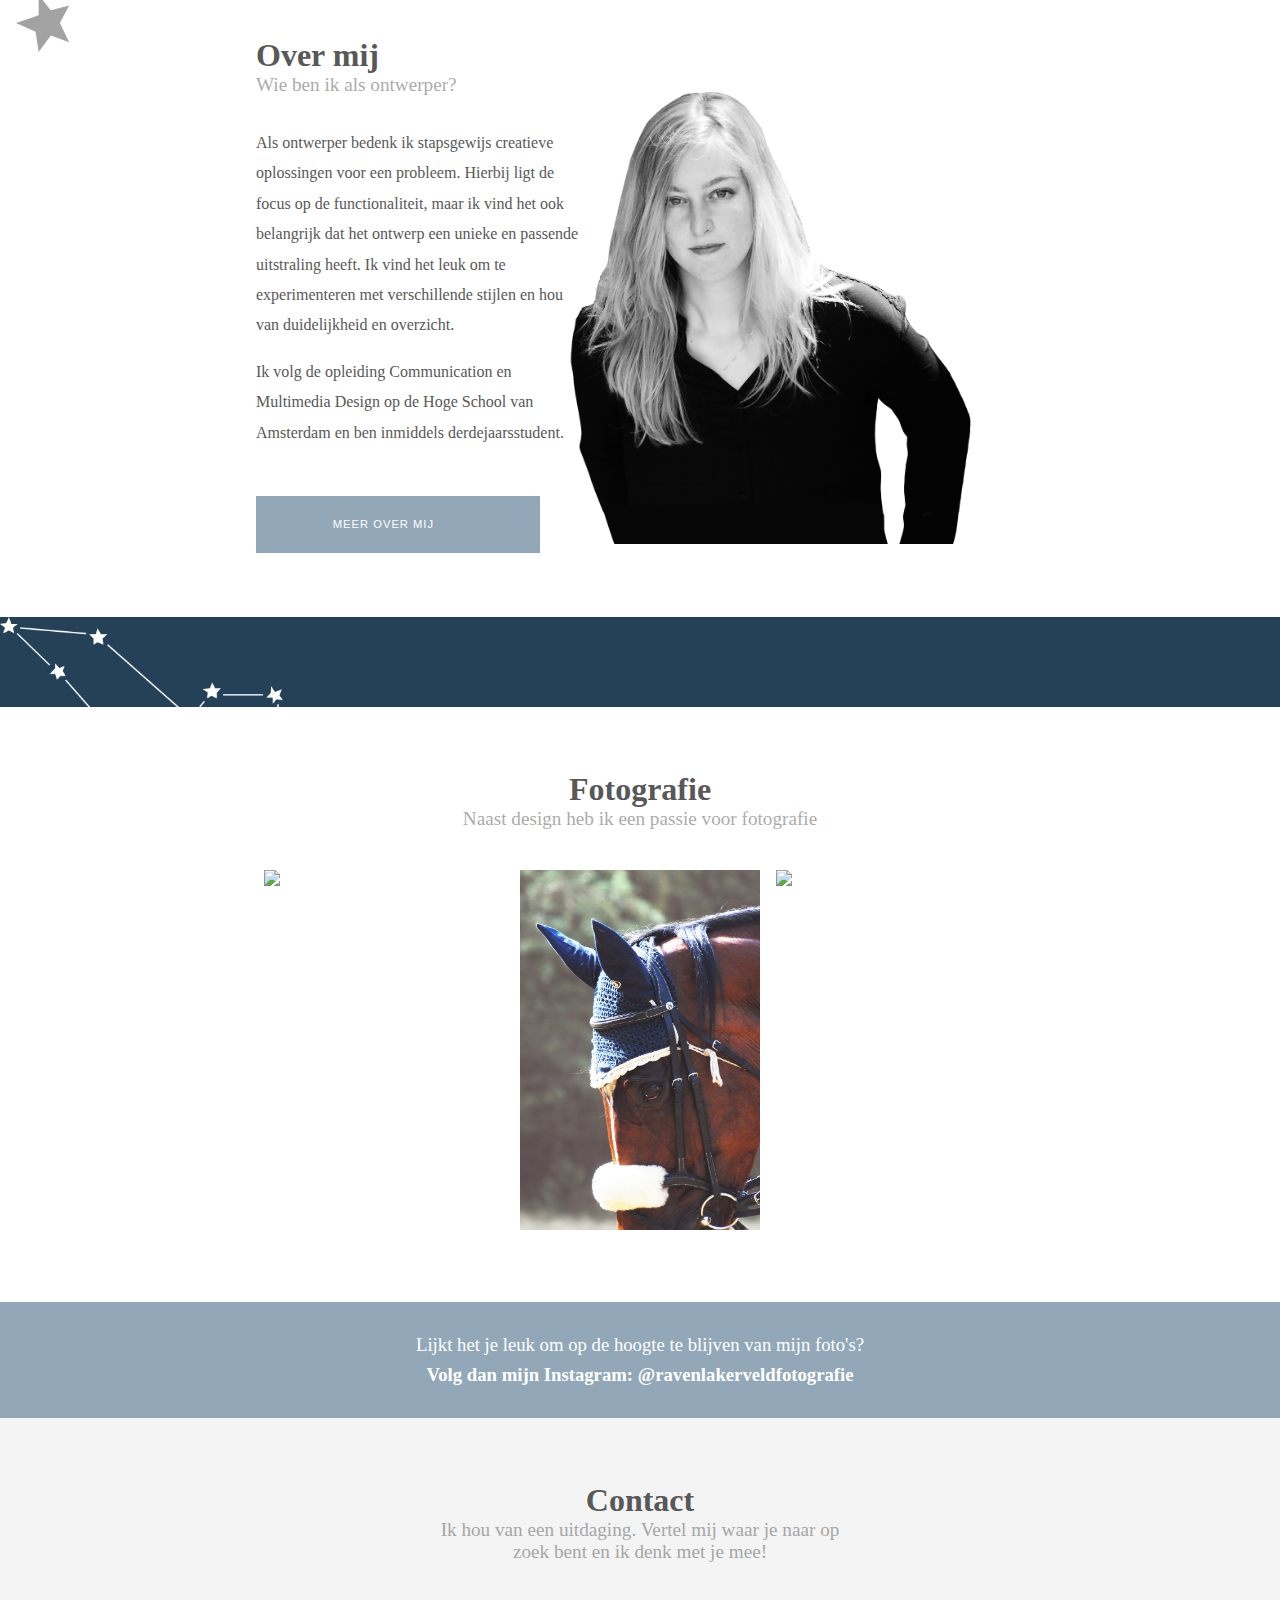
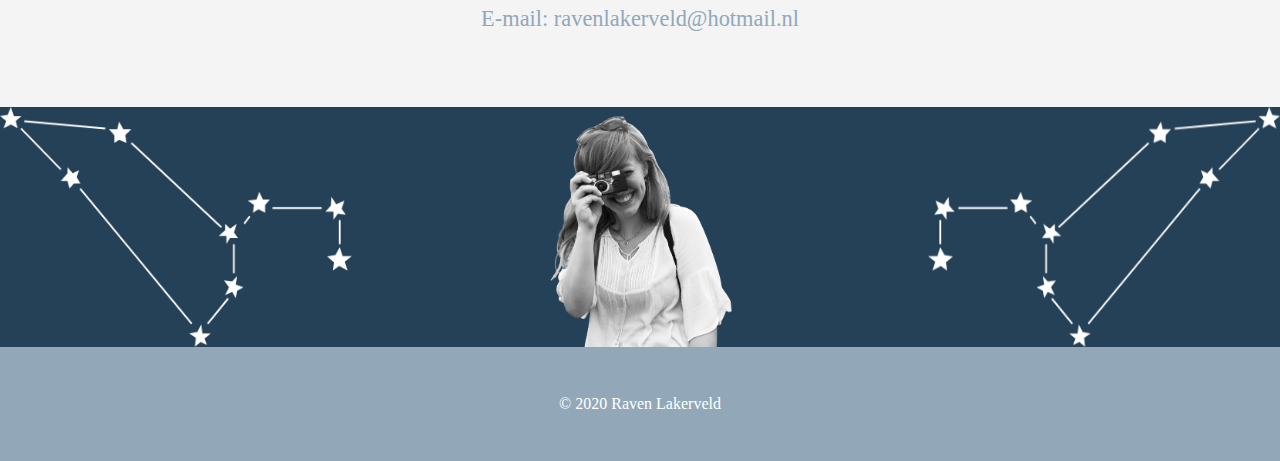
==== commit 5b8176d6: "Update index.html" ====
--- a/index.html
+++ b/index.html
@@ -2,33 +2,18 @@
 <html lang="en">
 
 <head>
-    <meta charset="UTF-8">
+    <meta name="viewport" content="width=device-width, initial-scale=1, user-scalable=no">
     <title>Portfolio</title>
     <link rel="stylesheet" type="text/css" href="css/style.css">
     <script src='js/jquery.js'></script>
     <script src="https://kit.fontawesome.com/9b13c1a479.js">
+
+
     </script>
     <link rel="stylesheet" href="https://cdnjs.cloudflare.com/ajax/libs/font-awesome/4.7.0/css/font-awesome.min.css">
 </head>
 
 <body>
-
-    <div id='static'>
-        <div class="topnav">
-            <a href="index.html" class="active">Raven Lakerveld</a>
-            <div id="myLinks">
-                <a href="#portfolio">Portfolio</a>
-                <a href="#diensten">Diensten</a>
-                <a href="#overmij">Over mij</a>
-                <a href="#fotografie">Fotografie</a>
-                <a href="#contact">Contact</a>
-            </div>
-            <a href="javascript:void(0);" class="icon" onclick="myFunction()">
-    <i class="fa fa-bars"></i>
-  </a>
-        </div>
-    </div>
-
 
     <nav class='navigatie'>
         <ul>
@@ -177,7 +162,7 @@
         <img class='sterretjesrechts' src="images/sterretjes1.png">
     </div>
 
-    <div class='oproep'>
+    <div id="copyright" class='oproep'>
         <p>&copy; 2020 Raven Lakerveld
             <p>
     </div>
--- a/css/style.css
+++ b/css/style.css
@@ -9,6 +9,10 @@
     margin-top: 32px;
     color: #585858;
     font-family: 'CIRCE';
+    max-width: 100%;
+    box-sizing: border-box;
+    height: 100vh;
+    width: 100vw;
 }
 
 @font-face {
@@ -120,15 +124,15 @@
     display: none;
 }
 
-@media screen and (max-width:40em) {
+@media screen and (max-width:1000px) {
     .introductie img {
         display: none;
     }
     .introductie {
         margin: 0;
-        margin-right: 10%;
+        margin-right: 2em;
         margin-bottom: 10%;
-        margin-left: 10%
+        margin-left: 2em
     }
     .titel {
         margin-left: 10%;
@@ -201,6 +205,10 @@
     }
     .topnav {
         background-color: grey;
+        max-width: 100%;
+        position: relative;
+        display: block;
+        width: auto;
     }
 
     .topnav {
@@ -336,7 +344,7 @@
     }
 }
 
-@media screen and (min-width:40em) {
+@media screen and (min-width:1000px) {
     .topnav {
         display: none;
     }
@@ -589,8 +597,12 @@
     cursor: pointer;
 }
 
+#overmij button #arrow {
+    margin-left: 16px;
+    color: white;
+}
+
 #arrow {
-    margin-left: 16px;
     color: white;
 }
 
@@ -659,10 +671,6 @@
     font-weight: 600
 }
 
-.break img {
-    width: em;
-}
-
 #diensten {
     position: relative;
 }
@@ -677,7 +685,6 @@
     position: absolute;
     top: 8px;
     left: 16px;
-    width: 512px;
 }
 
 .footer {
@@ -789,7 +796,7 @@
 
 .toolboxcontainer {
     display: block;
-    width: 480px;
+    width: 300px;
     margin-left: auto;
     margin-right: auto;
 }
@@ -921,31 +928,6 @@
     position: absolute;
     top: 50%;
     left: 50%;
-}
-
-@media screen and (max-width:40em) {
-    .footer .sterretjeslinks {
-        width: 100px;
-        height: 70px;
-    }
-    .footer .sterretjesrechts {
-        transform: rotateY(180deg);
-        width: 100px;
-        height: 70px;
-    }
-    .fotovanmijfooter {
-        width: 70px;
-        height: 90px;
-    }
-    .footer {
-        height: auto;
-    }
-    .overmijpagina2 {
-        display: block;
-        width: 12em;
-        margin: auto;
-        padding-top: 2em;
-    }
 }
 
 #contact input {
@@ -963,15 +945,180 @@
     transform: scale(1);
     transition: 0.3s;
     cursor: pointer;
-
-}
-
-#contact input:hover {
-    transform: scale(1.1);
-    transition: 0.3s;
-}
-
-
-.casedetailcontent h3:first-of-type {
-    line-height: 2em;
-}
+}
+
+@media screen and (max-width:1000px) {
+    .footer .sterretjeslinks {
+        width: 100px;
+        height: 70px;
+    }
+    .footer .sterretjesrechts {
+        transform: rotateY(180deg);
+        width: 100px;
+        height: 70px;
+    }
+    .fotovanmijfooter {
+        width: 70px;
+        height: 90px;
+    }
+    .footer {
+        height: auto;
+    }
+    .overmijpagina2 {
+        display: block;
+        width: 12em;
+        margin: auto;
+        padding-top: 2em;
+    }
+    .introductie h2 {
+        font-size: 2.2em;
+        padding-top: 1em;
+    }
+    #portfolio h2,
+    #diensten h2,
+    #overmij h2,
+    #fotografie h2,
+    #contact h2,
+    .ontwerpproces h2,
+    .toolbox1 h2,
+    .mijnstijl h2,
+    .fotografiecollage h2,
+    .casedetail h2,
+    .toolbox2 h2 {
+        font-size: 1.4em;
+        margin: 0;
+        padding: 0;
+        padding-top: 30px;
+    }
+
+    #portfolio h3,
+    #diensten h3,
+    #overmij h3,
+    #fotografie h3,
+    #contact h3,
+    .ontwerpproces h3,
+    .toolbox1 h3,
+    .mijnstijl h3,
+    .fotografiecollage h3,
+    .casedetail h3,
+    .casedetailcontent h3,
+    .toolbox2 h3 {
+        font-size: 1em;
+        margin-bottom: 1.2em
+    }
+    .casecontainer {
+        width: 17em;
+    }
+    .introductie h4 {
+        text-align: center;
+    }
+    .introductie ul {
+        margin-left: 10%;
+    }
+    .introductie {
+        text-align: center;
+    }
+    .break img {
+        width: 10em;
+    }
+    .oproep {
+        font-size: 0.8em;
+    }
+    #contact h3 {
+        padding: 0;
+        margin: 0;
+    }
+    #contact input {
+        font-size: 1em;
+    }
+    #copyright {
+        padding: 1em;
+    }
+    .casedetailcontent {
+        margin-left: 13%;
+        margin-right: 13%;
+    }
+    .casedetailcontent p {
+        font-size: 0.9em;
+        line-height: 2em;
+        margin-top: 2em;
+        margin-bottom: 2em;
+    }
+    .casedetailcontent li {
+        font-size: 0.9em;
+        line-height: 2em;
+    }
+    .casedetailcontent ol,
+    .casedetailcontent ul {
+        padding: 0;
+        margin: 0;
+        margin-top: 2em;
+        margin-bottom: 2em;
+        margin-left: 10%
+    }
+    .casedetailcontent h3 {
+        margin-bottom: 2em;
+        margin-top: 2em;
+    }
+    .casedetail h2 {
+        margin: 0;
+        padding: 0;
+    }
+    .casedetail h2 {
+        margin: 0;
+        padding: 0;
+    }
+    #contact input:hover {
+        transform: scale(1.1);
+        transition: 0.3s;
+    }
+
+
+    .casedetailcontent h3:first-of-type {
+        line-height: 2em;
+    }
+
+    button {
+
+        background-color: #92A8B9;
+        padding-left: 10%;
+        padding-right: 10%;
+        padding-top: 22.4px;
+        padding-bottom: 22.4px;
+        border: none;
+        font-size: 11.2px;
+        letter-spacing: 1px;
+        -webkit-transform: scale(1);
+        -ms-transform: scale(1);
+        transform: scale(1);
+        transition: 0.3s;
+        margin-top: 32px;
+        cursor: pointer;
+    }
+
+    button:hover {
+        -webkit-transform: scale(1.1);
+        -ms-transform: scale(1.1);
+        transform: scale(1.1);
+        transition: 0.3s;
+    }
+
+    .introductie ul {
+        display: flex;
+        justify-content: center;
+        margin: 0;
+        padding: 0;
+    }
+    .introductie li {
+        display: inline;
+        height: auto;
+        padding-top: 30px;
+        padding-bottom: 30px;
+    }
+}
+
+#ondertiteling {
+    margin: 0;
+    font-size: 10px;
+    padding-top: 5px;
+}
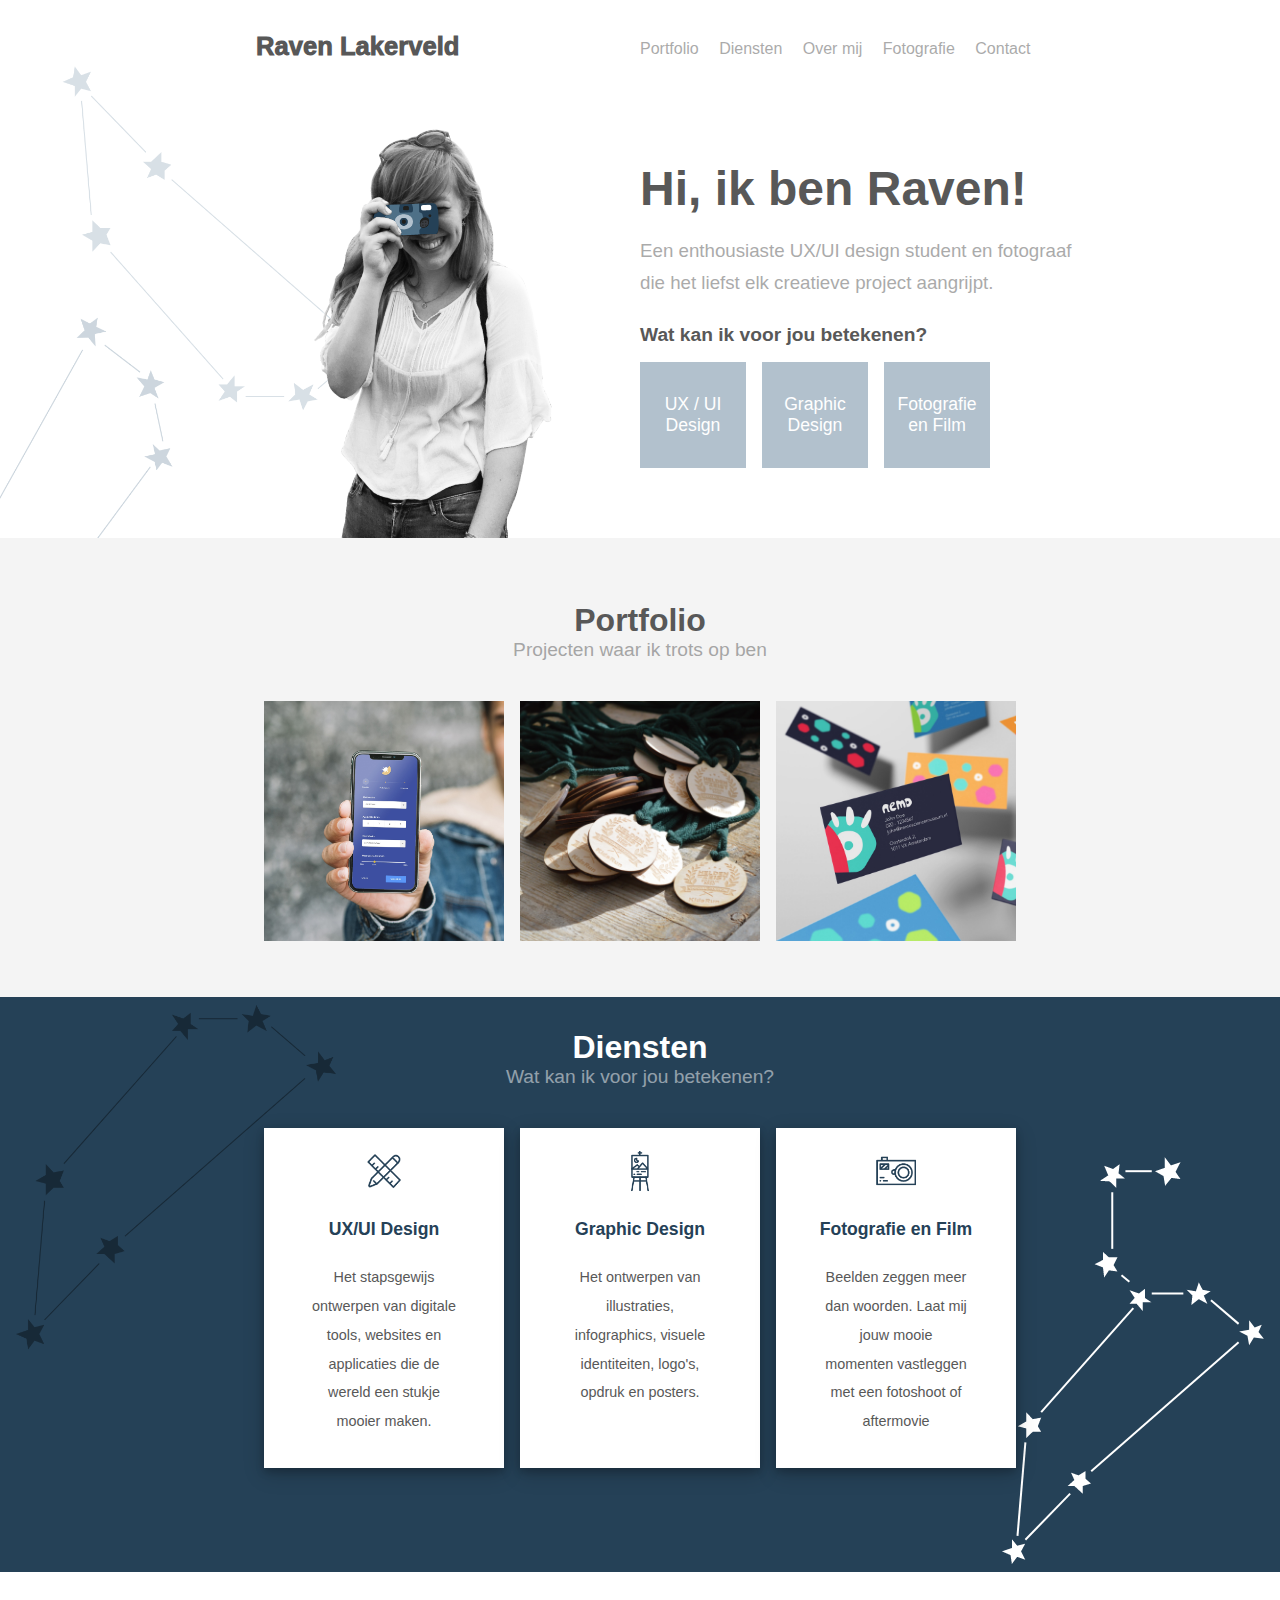
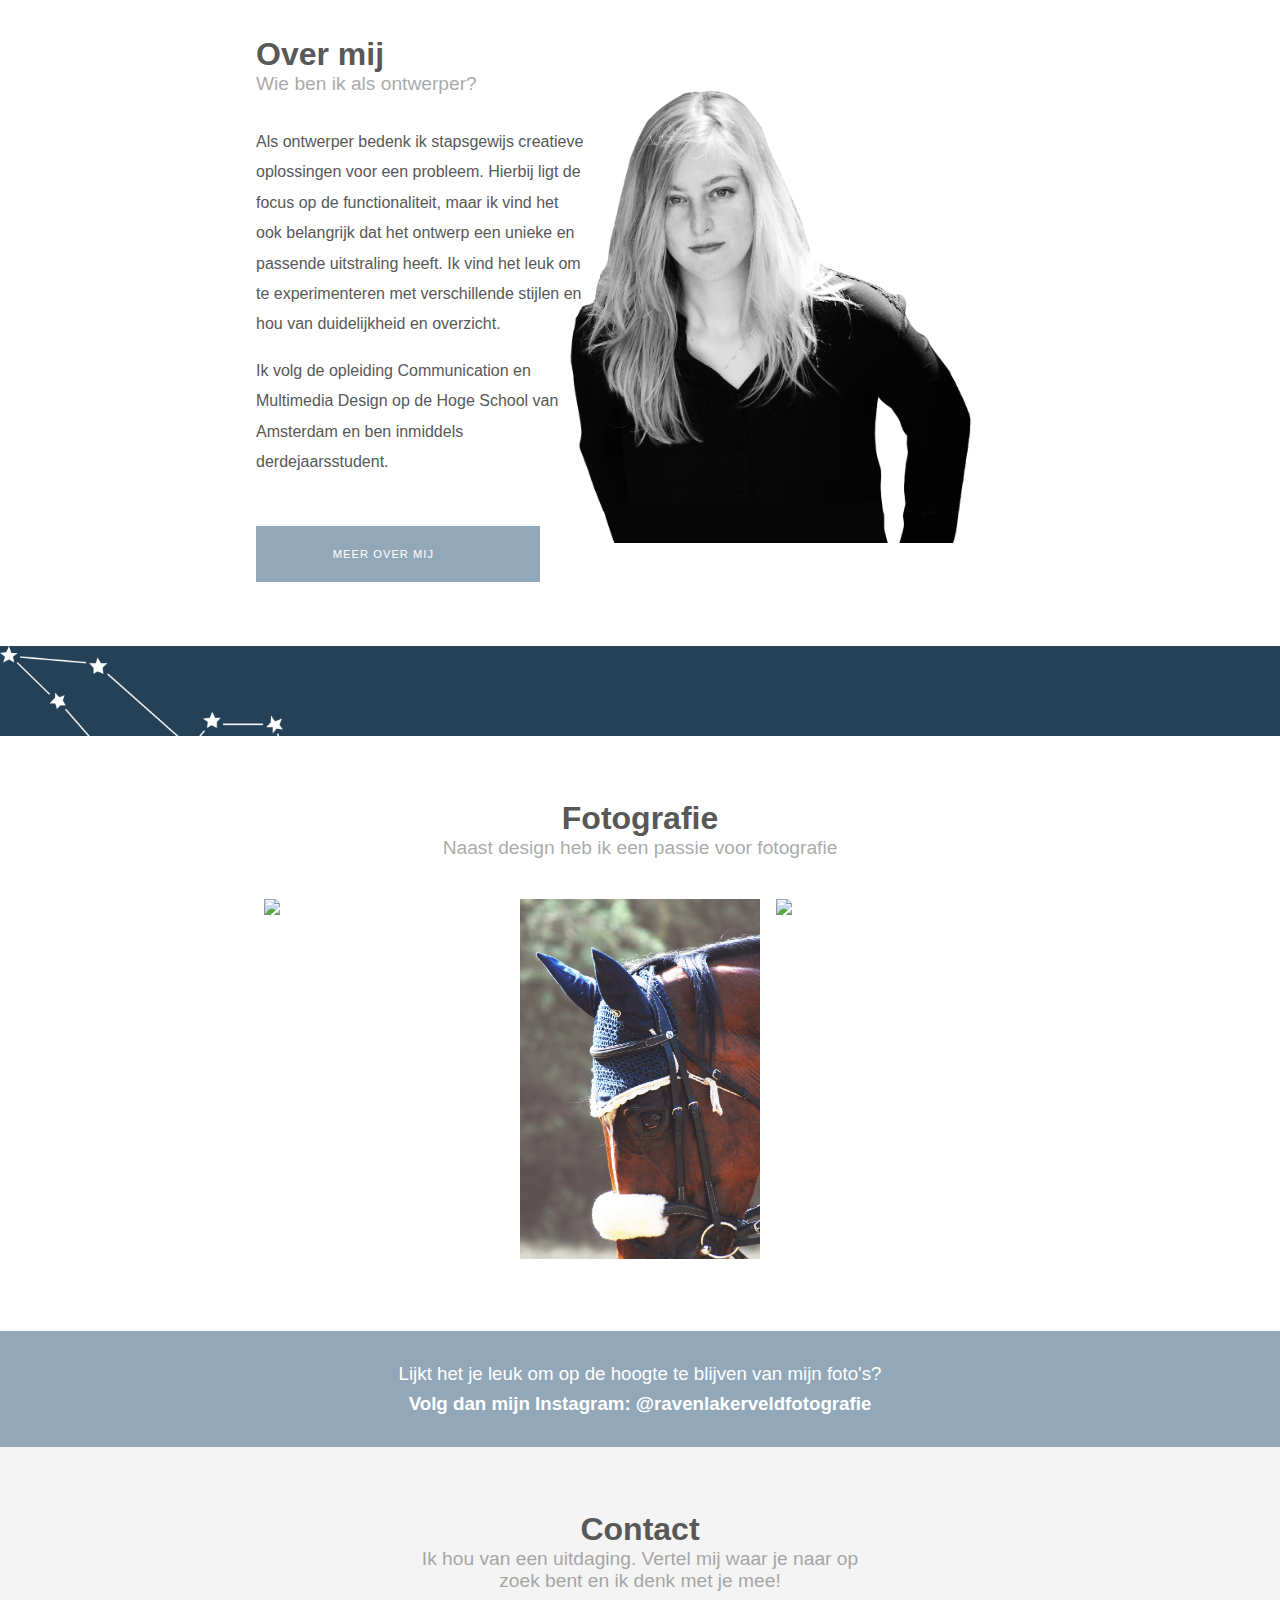
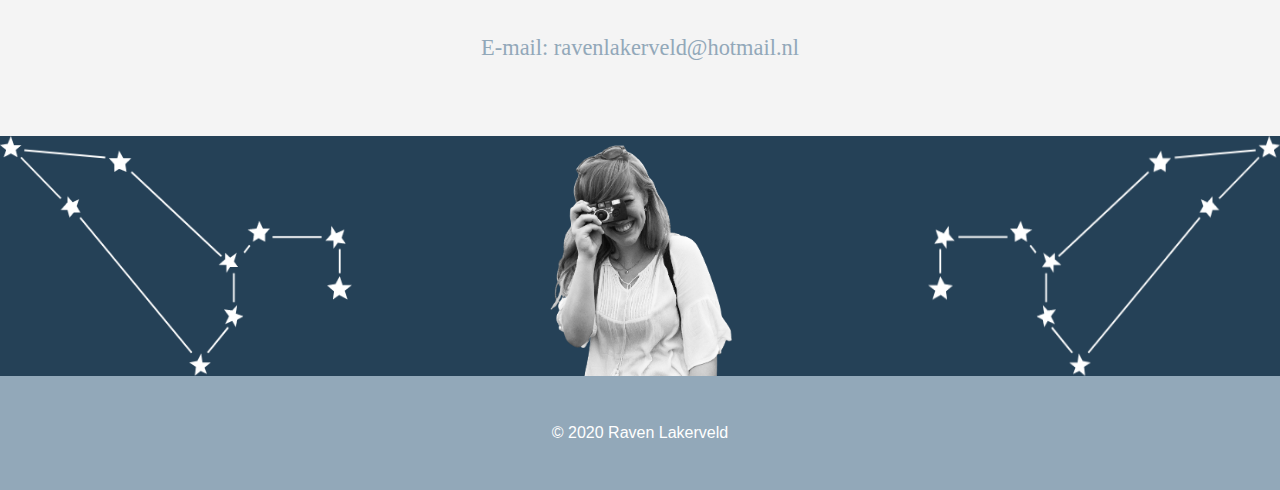
==== commit 7b91bde3: "09/06/2020" ====
--- a/index.html
+++ b/index.html
@@ -7,13 +7,29 @@
     <link rel="stylesheet" type="text/css" href="css/style.css">
     <script src='js/jquery.js'></script>
     <script src="https://kit.fontawesome.com/9b13c1a479.js">
-
-
     </script>
     <link rel="stylesheet" href="https://cdnjs.cloudflare.com/ajax/libs/font-awesome/4.7.0/css/font-awesome.min.css">
+    <link rel="stylesheet" href="https://use.typekit.net/udg5beo.css">
 </head>
 
 <body>
+
+    <div id='static'>
+        <div class="topnav">
+            <a href="index.html" class="active">Raven Lakerveld</a>
+            <div id="myLinks">
+                <a href="#portfolio">Portfolio</a>
+                <a href="#diensten">Diensten</a>
+                <a href="#overmij">Over mij</a>
+                <a href="#fotografie">Fotografie</a>
+                <a href="#contact">Contact</a>
+            </div>
+            <a href="javascript:void(0);" class="icon" onclick="myFunction()">
+    <i class="fa fa-bars"></i>
+  </a>
+        </div>
+    </div>
+
 
     <nav class='navigatie'>
         <ul>
--- a/css/style.css
+++ b/css/style.css
@@ -8,18 +8,15 @@
     padding: 0;
     margin-top: 32px;
     color: #585858;
-    font-family: 'CIRCE';
+    font-family: circe, sans-serif;
     max-width: 100%;
     box-sizing: border-box;
     height: 100vh;
     width: 100vw;
 }
 
-@font-face {
-    font-family: 'Circe';
-    font-style: normal;
-    font-weight: normal;
-    src: local('Circe'), url('CRC55.woff') format('woff');
+p {
+    font-weight: 200;
 }
 
 .titel {
@@ -72,7 +69,7 @@
 }
 
 .introductie h3 {
-    font-weight: 100;
+    font-weight: 200;
     line-height: 32px;
     opacity: 0.5;
 }
@@ -499,7 +496,7 @@
 .casedetailcontent h3,
 .toolbox2 h3 {
     font-size: 19.2px;
-    font-weight: 100;
+    font-weight: 200;
     opacity: 0.5;
     margin: 0;
     padding: 0;
@@ -639,7 +636,7 @@
 }
 
 .oproep h3:first-of-type {
-    font-weight: 100;
+    font-weight: 200;
     padding-bottom: 8px;
 }
 
@@ -685,6 +682,7 @@
     position: absolute;
     top: 8px;
     left: 16px;
+    width: 25%;
 }
 
 .footer {
@@ -848,7 +846,7 @@
 
 .casedetail h4 {
     opacity: 0.5;
-    font-weight: 100;
+    font-weight: 200;
     padding-top: 64px;
 }
 
@@ -1115,6 +1113,16 @@
         padding-top: 30px;
         padding-bottom: 30px;
     }
+    #overmij h3 {
+        padding-right: 0px;
+    }
+    #diensten .sterretjes3container {
+        position: absolute;
+        top: 8px;
+        left: 16px;
+        width: 100%;
+    }
+
 }
 
 #ondertiteling {
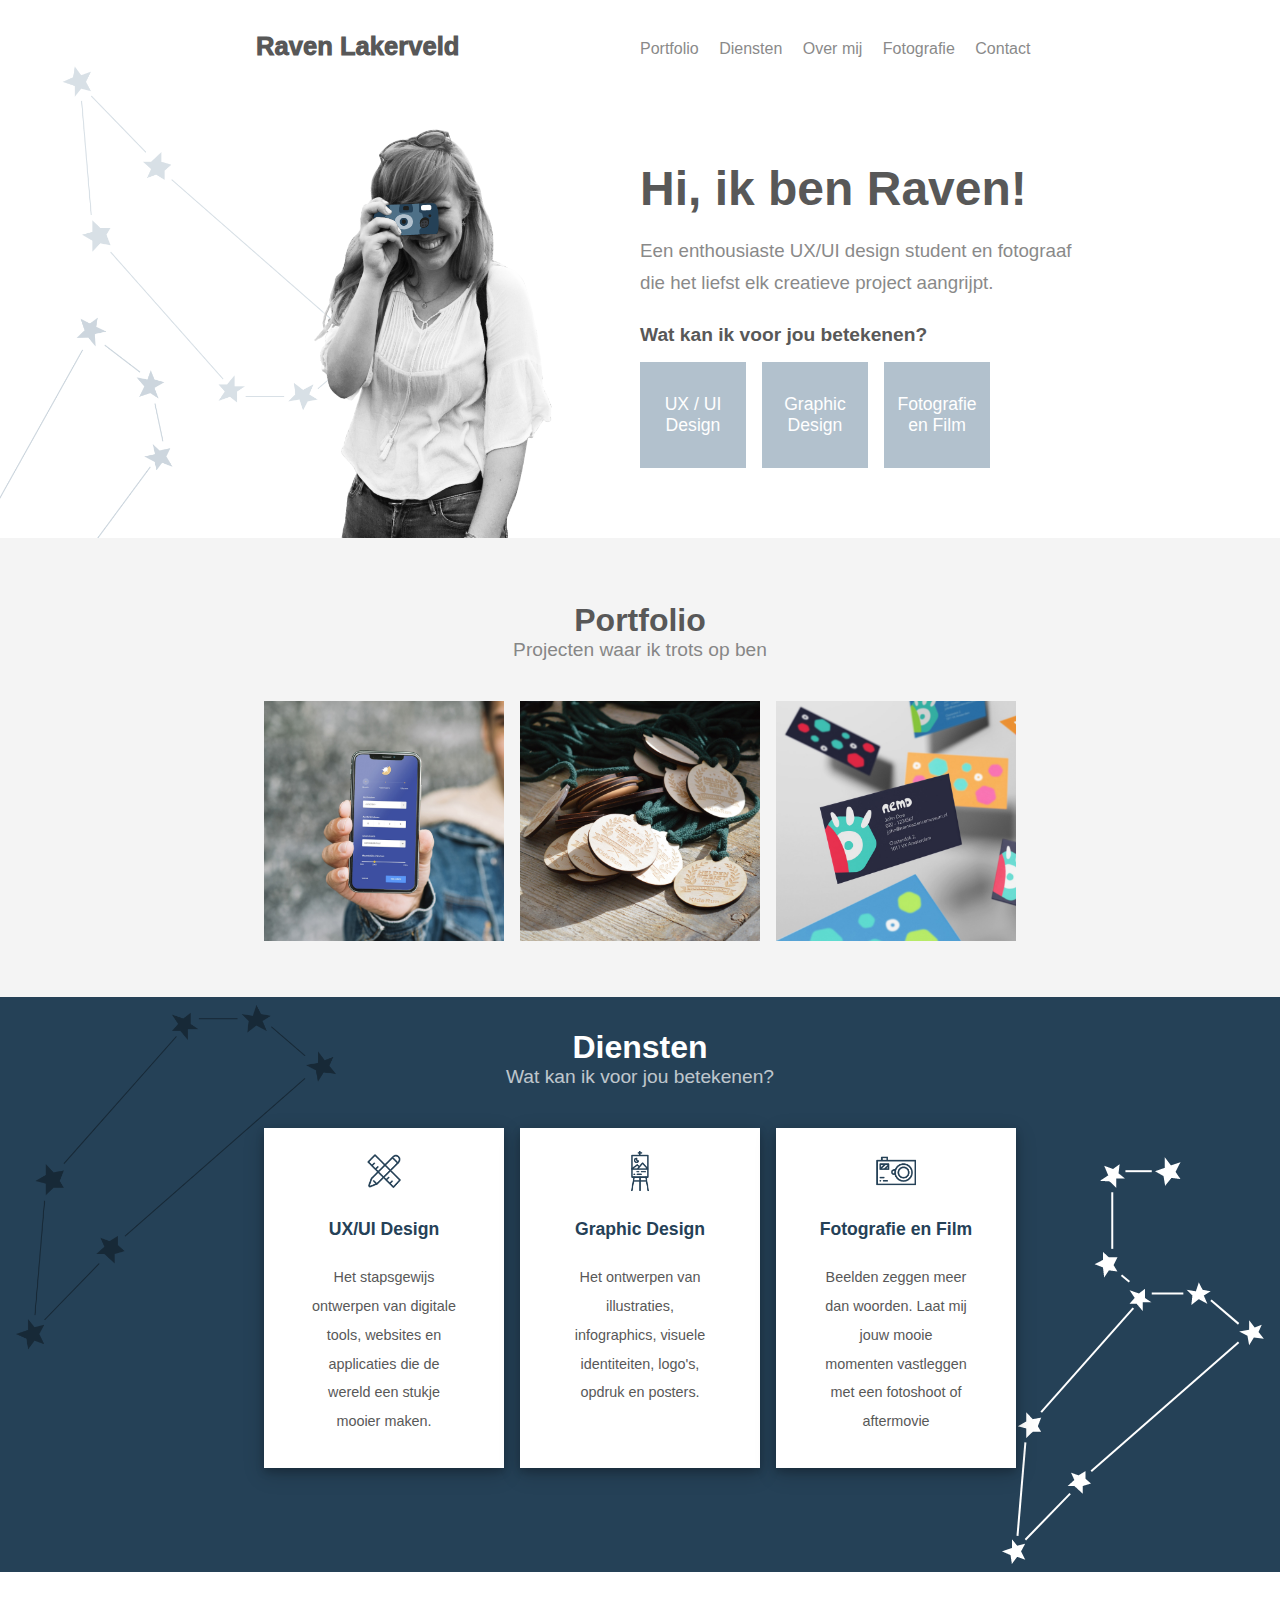
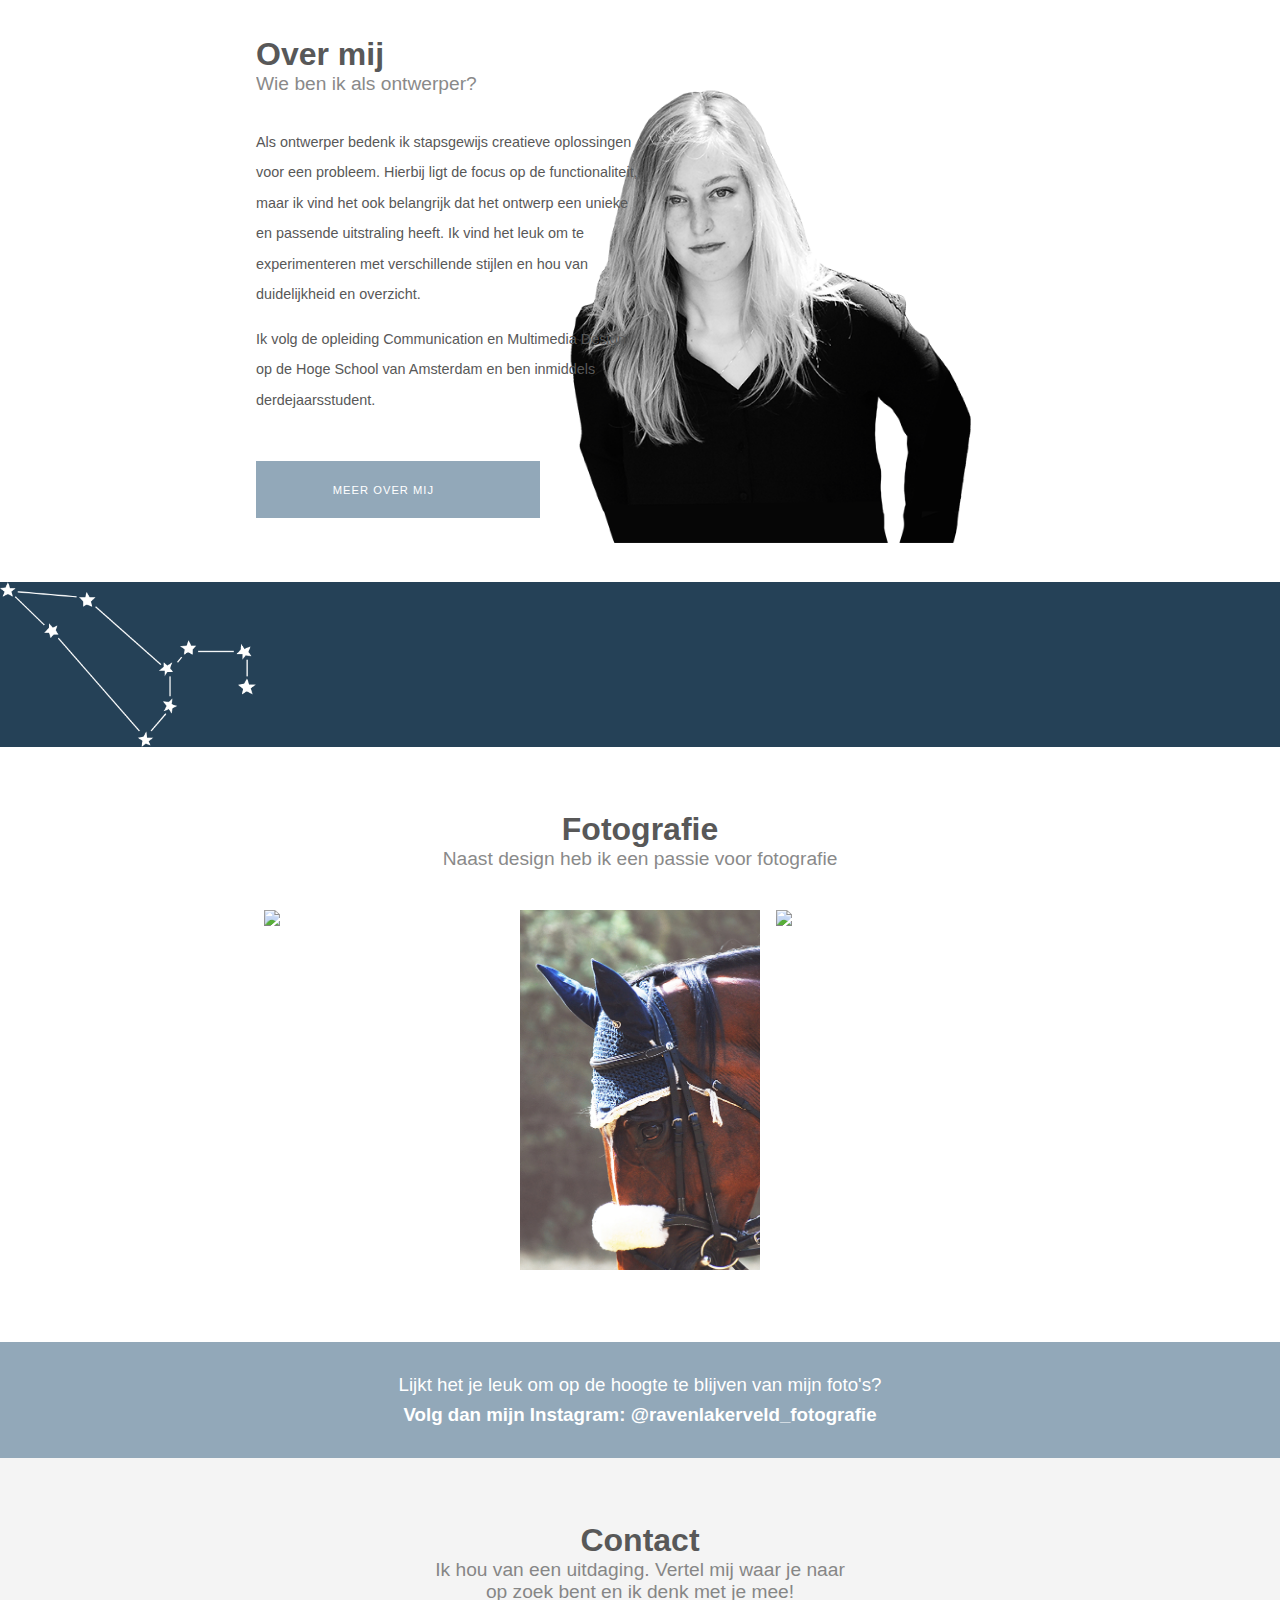
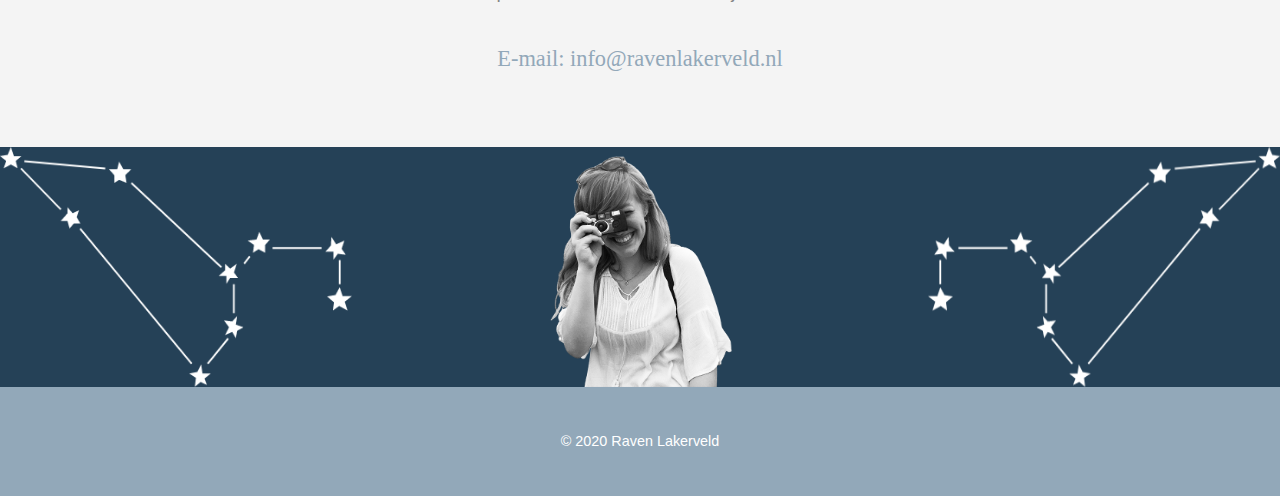
==== commit c97f1eaa: "FINAL VERSIE" ====
--- a/index.html
+++ b/index.html
@@ -2,14 +2,17 @@
 <html lang="en">
 
 <head>
-    <meta name="viewport" content="width=device-width, initial-scale=1, user-scalable=no">
-    <title>Portfolio</title>
+    <meta name="viewport" content="width=device-width, initial-scale=1, user-scalable=no" charset="utf-8">
+    <title>Raven Lakerveld | Design & Fotografie</title>
     <link rel="stylesheet" type="text/css" href="css/style.css">
     <script src='js/jquery.js'></script>
     <script src="https://kit.fontawesome.com/9b13c1a479.js">
+
+
     </script>
     <link rel="stylesheet" href="https://cdnjs.cloudflare.com/ajax/libs/font-awesome/4.7.0/css/font-awesome.min.css">
     <link rel="stylesheet" href="https://use.typekit.net/udg5beo.css">
+    <link rel="icon" href="images/favicon2.png" type="image/gif" sizes="16x16">
 </head>
 
 <body>
@@ -43,6 +46,10 @@
             <a href='index.html'>Raven Lakerveld</a>
         </div>
     </nav>
+
+    <div>
+        <img id='mobielfoto' src="images/fotovanmij-sterretjes10%20-%20kopie.png">
+    </div>
 
     <div class='introductie'>
         <h2>Hi, ik ben Raven!</h2>
@@ -160,15 +167,15 @@
 
     <div class='oproep'>
         <h3>Lijkt het je leuk om op de hoogte te blijven van mijn foto's?</h3>
-        <h3> Volg dan mijn Instagram: @ravenlakerveldfotografie</h3>
+        <h3> Volg dan mijn Instagram: @ravenlakerveld_fotografie</h3>
     </div>
 
     <div id='contact'>
         <h2>Contact</h2>
-        <h3>Ik hou van een uitdaging. Vertel mij waar je naar op </h3>
-        <h3>zoek bent en ik denk met je mee! </h3>
-        <form action="mailto:ravenlakerveld@hotmail.nl" method="GET">
-            <input type="submit" value="E-mail: ravenlakerveld@hotmail.nl" />
+        <h3>Ik hou van een uitdaging. Vertel mij waar je naar </h3>
+        <h3>op zoek bent en ik denk met je mee! </h3>
+        <form action="mailto:info@ravenlakerveld.nl" method="GET">
+            <input type="submit" value="E-mail: info@ravenlakerveld.nl" />
         </form>
     </div>
 
--- a/css/style.css
+++ b/css/style.css
@@ -16,7 +16,8 @@
 }
 
 p {
-    font-weight: 200;
+    font-weight: 300;
+    font-size: 14.4px;
 }
 
 .titel {
@@ -31,7 +32,7 @@
 nav ul {
     padding: 0;
     margin: 0;
-    opacity: 0.5;
+    opacity: 0.7;
     text-align: left;
     float: right;
     padding-top: 8px;
@@ -71,7 +72,7 @@
 .introductie h3 {
     font-weight: 200;
     line-height: 32px;
-    opacity: 0.5;
+    opacity: 0.7;
 }
 
 .introductie h4 {
@@ -154,7 +155,8 @@
         padding: 0;
         margin: 0;
     }
-    #portfolio {
+    #portfolio,
+    #anderecases {
         margin: 0;
         padding: 0;
     }
@@ -163,16 +165,13 @@
     }
     #overmij {
         margin: 0;
-        margin-left: 10%;
-        margin-right: 10%;
+        margin-left: 5%;
+        margin-right: 5%;
     }
     #overmij h2,
     #overmij h3,
     #overmij p {
         width: 100%;
-    }
-    .break img {
-        width: 10em;
     }
     .oproep h3 {
         font-size: 1em;
@@ -284,9 +283,6 @@
         padding-right: 1em;
         padding-top: 0.2em;
     }
-    .break img {
-        width: 20em;
-    }
 
     #contact textarea {
         background-color: white;
@@ -331,6 +327,7 @@
         margin-left: auto;
         margin-right: auto;
         width: 50%;
+        padding-bottom: 1em;
     }
     .toolbox2 p,
     .toolbox2 h4 {
@@ -349,9 +346,6 @@
         margin-left: 33%;
         margin-right: 33%;
         margin-bottom: 80px;
-    }
-    .break img {
-        width: 18em;
     }
     .ontwerpproces {
         padding-left: 20%;
@@ -369,9 +363,26 @@
     .overmijpagina2 {
         display: none;
     }
-}
-
-#portfolio {
+    .break {
+        background-color: #254157;
+    }
+
+    .break img {
+        width: 20%;
+    }
+    #overmij p {
+        margin-right: 50%;
+        ;
+    }
+    .ontwerpproces p {
+        padding-right: 1.7em;
+        font-size: 0.8em;
+        line-height: 1.8em
+    }
+}
+
+#portfolio,
+#anderecases {
     margin: 0;
     padding: 0;
     background-color: #F4F4F4;
@@ -380,7 +391,9 @@
 }
 
 #portfolio h2,
-#portfolio h3 {
+#portfolio h3,
+#anderecases h2,
+#anderecases h3 {
     padding: 0;
     margin: 0;
     margin-left: 20%;
@@ -402,7 +415,8 @@
     justify-content: space-between;
 }
 
-#portfolio h2 {
+#portfolio h2,
+#anderecases h2 {
     padding-top: 32px;
 }
 
@@ -476,7 +490,8 @@
 .mijnstijl h2,
 .fotografiecollage h2,
 .casedetail h2,
-.toolbox2 h2 {
+.toolbox2 h2,
+#anderecases h2 {
     font-size: 32px;
     margin: 0;
     padding: 0;
@@ -494,10 +509,11 @@
 .fotografiecollage h3,
 .casedetail h3,
 .casedetailcontent h3,
-.toolbox2 h3 {
+.toolbox2 h3,
+#anderecases h3 {
     font-size: 19.2px;
     font-weight: 200;
-    opacity: 0.5;
+    opacity: 0.7;
     margin: 0;
     padding: 0;
     margin-bottom: 32px;
@@ -560,7 +576,6 @@
 
 #overmij p {
     line-height: 30.4px;
-    margin-right: 440px;
 }
 
 #overmij img {
@@ -576,7 +591,8 @@
     color: white;
 }
 
-#overmij button {
+#overmij button,
+.casedetailcontent button {
 
     background-color: #92A8B9;
     padding-left: 10%;
@@ -594,7 +610,8 @@
     cursor: pointer;
 }
 
-#overmij button #arrow {
+#overmij button #arrow,
+.casedetailcontent button #arrow {
     margin-left: 16px;
     color: white;
 }
@@ -603,16 +620,12 @@
     color: white;
 }
 
-#overmij button:hover {
+#overmij button:hover,
+.casedetailcontent button:hover {
     -webkit-transform: scale(1.1);
     -ms-transform: scale(1.1);
     transform: scale(1.1);
     transition: 0.3s;
-}
-
-.break {
-    background-color: #254157;
-    height: 10%;
 }
 
 #fotografie {
@@ -736,7 +749,7 @@
 .ontwerpproces li h4:first-of-type {
     font-size: 32px;
     margin: 0;
-    opacity: 0.5;
+    opacity: 0.7;
 }
 
 .ontwerpproces h4 {
@@ -745,9 +758,18 @@
 
 .toolbox1 {
     background-color: #F4F4F4;
-    padding-bottom: 32px;
-
-}
+    padding-bottom: 8em;
+
+}
+
+.toolbox2 {
+    background-color: #F4F4F4;
+    margin: 0;
+    padding-left: 10%;
+    padding-right: 10%;
+    padding-bottom: 2em
+}
+
 
 .toolbox1 h2,
 .toolbox1 h3,
@@ -784,7 +806,7 @@
     text-align: right;
     margin: 0;
     padding: 0;
-    padding-left: 20em
+    padding-left: 20em;
 }
 
 .column1 h4,
@@ -794,9 +816,10 @@
 
 .toolboxcontainer {
     display: block;
-    width: 300px;
+    width: 350px;
     margin-left: auto;
     margin-right: auto;
+    padding-top: 1em;
 }
 
 .mijnstijl h2,
@@ -845,19 +868,19 @@
 }
 
 .casedetail h4 {
-    opacity: 0.5;
+    opacity: 0.7;
     font-weight: 200;
     padding-top: 64px;
 }
 
 .casedetail h3 {
-    opacity: 0.5;
+    opacity: 0.7;
 }
 
 .casedetailcontent p {
     margin-top: 48px;
     margin-bottom: 48px;
-    line-height: 2em;
+    line-height: 32px
 }
 
 .casedetailcontent ol,
@@ -982,7 +1005,8 @@
     .mijnstijl h2,
     .fotografiecollage h2,
     .casedetail h2,
-    .toolbox2 h2 {
+    .toolbox2 h2,
+    #anderecases h2 {
         font-size: 1.4em;
         margin: 0;
         padding: 0;
@@ -1000,7 +1024,8 @@
     .fotografiecollage h3,
     .casedetail h3,
     .casedetailcontent h3,
-    .toolbox2 h3 {
+    .toolbox2 h3,
+    #anderecases h3 {
         font-size: 1em;
         margin-bottom: 1.2em
     }
@@ -1010,14 +1035,9 @@
     .introductie h4 {
         text-align: center;
     }
-    .introductie ul {
-        margin-left: 10%;
-    }
+
     .introductie {
         text-align: center;
-    }
-    .break img {
-        width: 10em;
     }
     .oproep {
         font-size: 0.8em;
@@ -1103,15 +1123,23 @@
 
     .introductie ul {
         display: flex;
+        flex-wrap: nowrap;
         justify-content: center;
         margin: 0;
         padding: 0;
+        justify-content: space-around;
+        margin-left: 3%;
+        margin-right: 3%;
+        text-align: center;
+        flex-wrap: wrap;
     }
     .introductie li {
-        display: inline;
+        margin: 0;
+        padding: 0;
+        display: inline-block;
         height: auto;
-        padding-top: 30px;
-        padding-bottom: 30px;
+        padding-top: 25px;
+        padding-bottom: 25px;
     }
     #overmij h3 {
         padding-right: 0px;
@@ -1120,13 +1148,108 @@
         position: absolute;
         top: 8px;
         left: 16px;
+        width: 90%;
+    }
+    .break {
+        background-color: #254157;
+    }
+
+    .break img {
+        width: 30%;
+    }
+    .introductie li {
+        font-size: 14px;
+    }
+    .introductie {
+        margin-bottom: 0;
+    }
+    #diensten h2 {
+        z-index: 1;
+    }
+    #overmij {
+        margin-left: 15%;
+        margin-right: 15%;
+        margin-bottom: 64px;
+    }
+    #fotografie .text {
+        opacity: 1;
+        text-shadow: 2px 2px 10px #585858;
+    }
+    .casedetail img {
+        margin: 0;
+        padding: 0;
+        width: 150px;
+        position: absolute;
+        left: 0px;
+        top: 6.4px;
+        z-index: -1;
+    }
+}
+
+#ondertiteling {
+    margin: 0;
+    font-size: 12px;
+    padding-top: 5px;
+    opacity: 0.7;
+}
+
+@media screen and (min-width:1000px) {
+    .casedetailcontent h3 {
+        line-height: 2em;
+    }
+}
+
+#anderecases .listcontainer {
+    margin-left: 33%;
+    margin-right: 33%;
+}
+
+.casedetailcontent li {
+    font-weight: 300
+}
+
+#anderecases {
+    margin-top: 0;
+}
+
+@media screen and (min-width:1000px) {
+    .casedetailcontent p {
+        font-size: 16px;
+    }
+    #anderecases .listcontainer {
+        margin-left: 33%;
+        margin-right: 33%;
+        justify-content: flex-start;
+    }
+
+    #anderecases .casecontainer {
         width: 100%;
     }
-
-}
-
-#ondertiteling {
-    margin: 0;
-    font-size: 10px;
-    padding-top: 5px;
-}
+    .toolbox1 p {
+        line-height: 2em;
+    }
+    #mobielfoto {
+        margin: 0;
+        padding: 0;
+        display: none;
+    }
+}
+
+@media screen and (max-width:1000px) {
+    #mobielfoto {
+        display: block;
+        width: 10em;
+    }
+    #mobielfoto {
+        display: block;
+        width: 10em;
+        padding-top: 3em;
+        margin: auto;
+    }
+    .introductie h2 {
+        margin-top: 0;
+    }
+}
+
+
+/*
